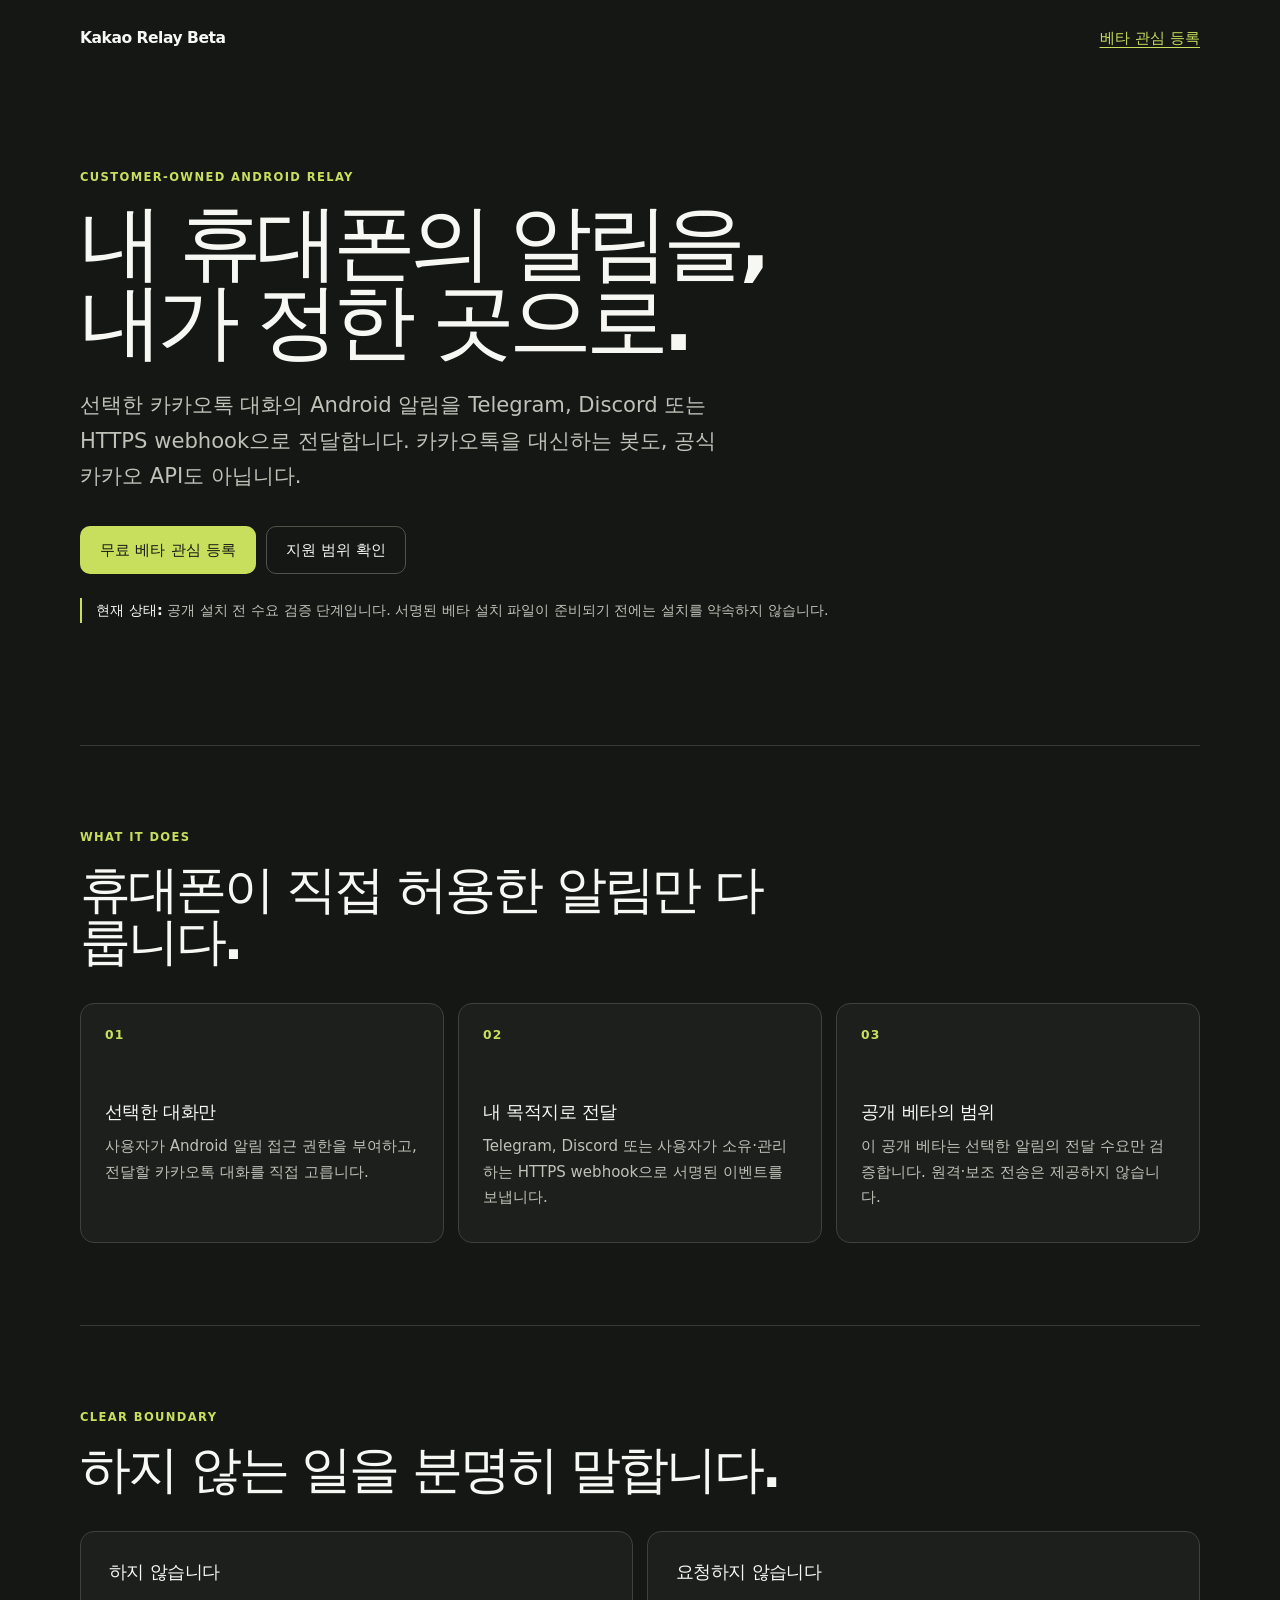
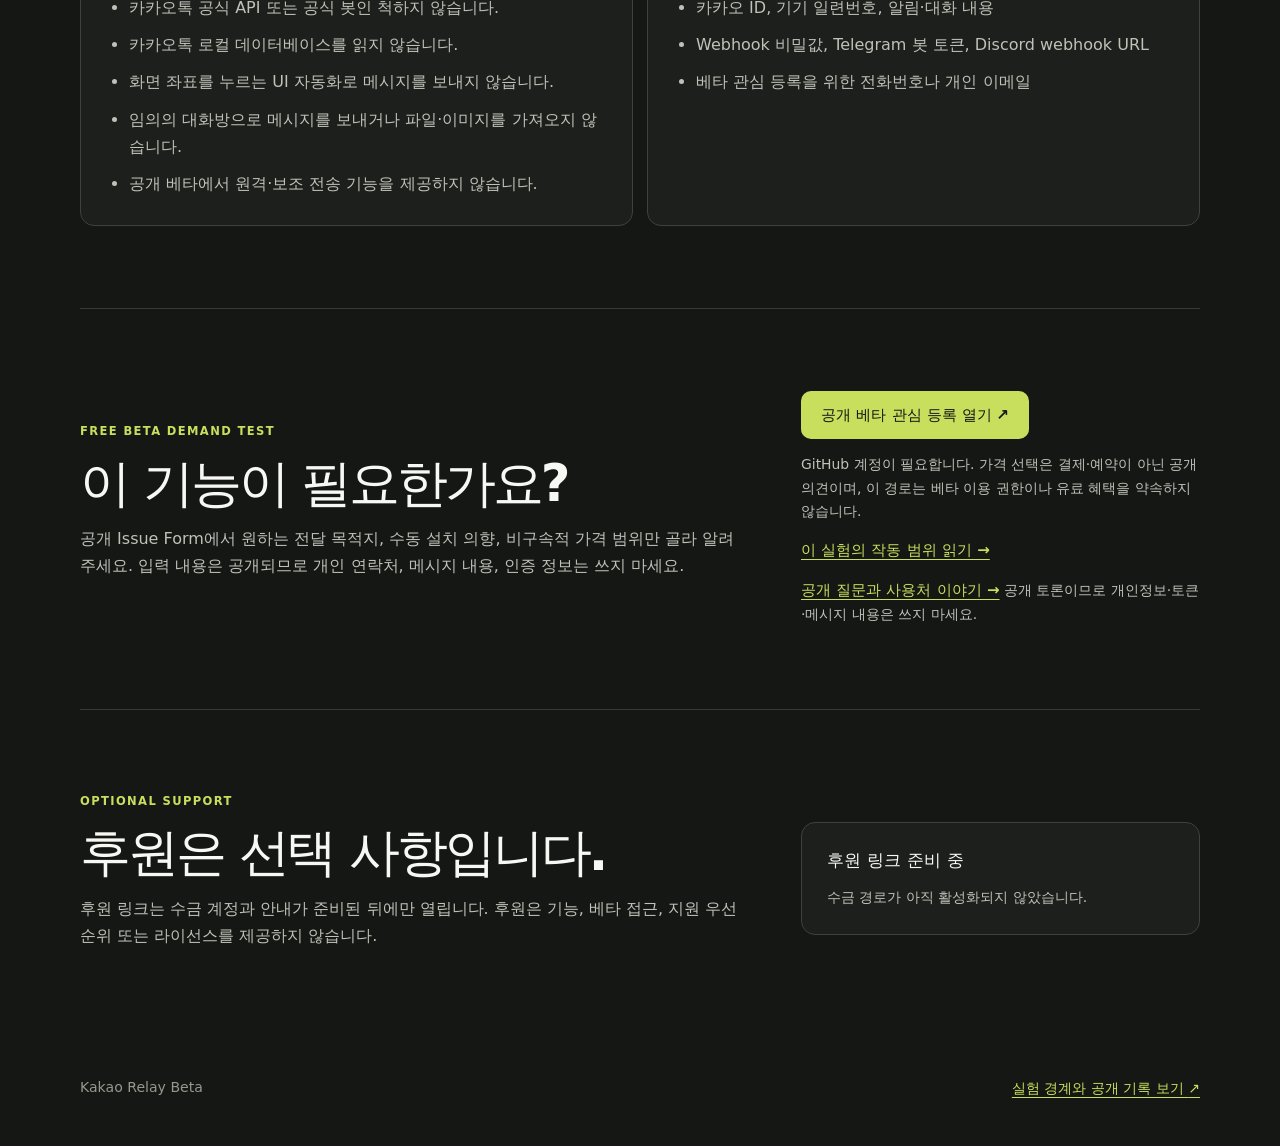
==== site/index.html @ e840a4ed "feat: link public beta Q&A discussion" ====
<!doctype html>
<html lang="ko">
  <head>
    <meta charset="UTF-8" />
    <meta name="viewport" content="width=device-width, initial-scale=1" />
    <meta name="description" content="내 Android 휴대폰의 선택한 카카오톡 알림을 내가 지정한 Telegram, Discord 또는 HTTPS webhook으로 전달하는 무료 베타 실험입니다." />
    <meta name="robots" content="index,follow" />
    <meta property="og:title" content="Kakao Relay Beta | 내 휴대폰, 내 목적지" />
    <meta property="og:description" content="선택한 카카오톡 Android 알림을 내가 지정한 목적지로 전달하는 무료 베타 수요 검증입니다." />
    <meta property="og:type" content="website" />
    <meta property="og:url" content="https://statpan.github.io/kakao-relay-beta/" />
    <title>Kakao Relay Beta | 내 휴대폰, 내 목적지</title>
    <link rel="canonical" href="https://statpan.github.io/kakao-relay-beta/" />
    <link rel="stylesheet" href="./styles.css" />
    <script src="./support-config.js" defer></script>
    <script src="./site.js" defer></script>
  </head>
  <body>
    <a class="skip-link" href="#main">본문으로 건너뛰기</a>
    <header class="site-header">
      <a class="wordmark" href="./" aria-label="Kakao Relay Beta 홈">Kakao Relay Beta</a>
      <a class="text-link" href="#beta">베타 관심 등록</a>
    </header>

    <main id="main">
      <section class="hero" aria-labelledby="hero-title">
        <p class="eyebrow">CUSTOMER-OWNED ANDROID RELAY</p>
        <h1 id="hero-title">내 휴대폰의 알림을,<br />내가 정한 곳으로.</h1>
        <p class="hero-copy">선택한 카카오톡 대화의 Android 알림을 Telegram, Discord 또는 HTTPS webhook으로 전달합니다. 카카오톡을 대신하는 봇도, 공식 카카오 API도 아닙니다.</p>
        <div class="actions" aria-label="베타 참여 행동">
          <a class="button button-primary" href="#beta">무료 베타 관심 등록</a>
          <a class="button button-secondary" href="#boundary">지원 범위 확인</a>
        </div>
        <p class="status-note"><strong>현재 상태:</strong> 공개 설치 전 수요 검증 단계입니다. 서명된 베타 설치 파일이 준비되기 전에는 설치를 약속하지 않습니다.</p>
      </section>

      <section class="section" aria-labelledby="works-title">
        <div class="section-heading">
          <p class="eyebrow">WHAT IT DOES</p>
          <h2 id="works-title">휴대폰이 직접 허용한 알림만 다룹니다.</h2>
        </div>
        <div class="card-grid">
          <article class="card">
            <span class="card-number" aria-hidden="true">01</span>
            <h3>선택한 대화만</h3>
            <p>사용자가 Android 알림 접근 권한을 부여하고, 전달할 카카오톡 대화를 직접 고릅니다.</p>
          </article>
          <article class="card">
            <span class="card-number" aria-hidden="true">02</span>
            <h3>내 목적지로 전달</h3>
            <p>Telegram, Discord 또는 사용자가 소유·관리하는 HTTPS webhook으로 서명된 이벤트를 보냅니다.</p>
          </article>
          <article class="card">
            <span class="card-number" aria-hidden="true">03</span>
            <h3>공개 베타의 범위</h3>
            <p>이 공개 베타는 선택한 알림의 전달 수요만 검증합니다. 원격·보조 전송은 제공하지 않습니다.</p>
          </article>
        </div>
      </section>

      <section class="section boundary" id="boundary" aria-labelledby="boundary-title">
        <div class="section-heading">
          <p class="eyebrow">CLEAR BOUNDARY</p>
          <h2 id="boundary-title">하지 않는 일을 분명히 말합니다.</h2>
        </div>
        <div class="boundary-grid">
          <article>
            <h3>하지 않습니다</h3>
            <ul>
              <li>카카오톡 공식 API 또는 공식 봇인 척하지 않습니다.</li>
              <li>카카오톡 로컬 데이터베이스를 읽지 않습니다.</li>
              <li>화면 좌표를 누르는 UI 자동화로 메시지를 보내지 않습니다.</li>
              <li>임의의 대화방으로 메시지를 보내거나 파일·이미지를 가져오지 않습니다.</li>
              <li>공개 베타에서 원격·보조 전송 기능을 제공하지 않습니다.</li>
            </ul>
          </article>
          <article>
            <h3>요청하지 않습니다</h3>
            <ul>
              <li>카카오 ID, 기기 일련번호, 알림·대화 내용</li>
              <li>Webhook 비밀값, Telegram 봇 토큰, Discord webhook URL</li>
              <li>베타 관심 등록을 위한 전화번호나 개인 이메일</li>
            </ul>
          </article>
        </div>
      </section>

      <section class="section beta" id="beta" aria-labelledby="beta-title">
        <div>
          <p class="eyebrow">FREE BETA DEMAND TEST</p>
          <h2 id="beta-title">이 기능이 필요한가요?</h2>
          <p>공개 Issue Form에서 원하는 전달 목적지, 수동 설치 의향, 비구속적 가격 범위만 골라 알려 주세요. 입력 내용은 공개되므로 개인 연락처, 메시지 내용, 인증 정보는 쓰지 마세요.</p>
        </div>
        <div class="beta-actions">
          <a class="button button-primary" href="https://github.com/StatPan/kakao-relay-beta/issues/new?template=beta-interest.yml">공개 베타 관심 등록 열기<span aria-hidden="true"> ↗</span></a>
          <p>GitHub 계정이 필요합니다. 가격 선택은 결제·예약이 아닌 공개 의견이며, 이 경로는 베타 이용 권한이나 유료 혜택을 약속하지 않습니다.</p>
          <p><a class="text-link" href="./guide.html">이 실험의 작동 범위 읽기 →</a></p>
          <p><a class="text-link" href="https://github.com/StatPan/kakao-relay-beta/discussions/12" aria-label="Kakao Relay Beta 공개 질문과 사용처 이야기">공개 질문과 사용처 이야기 →</a> 공개 토론이므로 개인정보·토큰·메시지 내용은 쓰지 마세요.</p>
        </div>
      </section>

      <section class="section support" aria-labelledby="support-title">
        <div>
          <p class="eyebrow">OPTIONAL SUPPORT</p>
          <h2 id="support-title">후원은 선택 사항입니다.</h2>
          <p>후원 링크는 수금 계정과 안내가 준비된 뒤에만 열립니다. 후원은 기능, 베타 접근, 지원 우선순위 또는 라이선스를 제공하지 않습니다.</p>
        </div>
        <div id="support-action" class="support-action" aria-live="polite">
          <span class="support-state">후원 링크 준비 중</span>
          <p>수금 경로가 아직 활성화되지 않았습니다.</p>
        </div>
      </section>
    </main>

    <footer>
      <span>Kakao Relay Beta</span>
      <a href="https://github.com/StatPan/kakao-relay-beta">실험 경계와 공개 기록 보기 <span aria-hidden="true">↗</span></a>
    </footer>
  </body>
</html>
---- site/styles.css ----
:root { color: #f7f7f3; background: #151714; font-family: Inter, ui-sans-serif, system-ui, -apple-system, BlinkMacSystemFont, "Segoe UI", sans-serif; font-synthesis: none; }
* { box-sizing: border-box; }
html { scroll-behavior: smooth; }
body { margin: 0; min-width: 320px; }
a { color: inherit; }
.skip-link { position: fixed; top: 12px; left: 12px; z-index: 10; padding: 10px 14px; background: #f7f7f3; color: #151714; border-radius: 8px; transform: translateY(-160%); }
.skip-link:focus { transform: translateY(0); }
.site-header, main, footer { width: min(1120px, calc(100% - 48px)); margin: 0 auto; }
.site-header { min-height: 76px; display: flex; align-items: center; justify-content: space-between; }
.wordmark { font-size: 0.97rem; font-weight: 760; letter-spacing: -0.03em; text-decoration: none; }
.text-link { color: #c8df5d; font-size: 0.94rem; font-weight: 700; text-underline-offset: 4px; }
.hero { padding: 92px 0 108px; max-width: 980px; }
.eyebrow { margin: 0 0 15px; color: #c8df5d; font-size: 0.72rem; font-weight: 780; letter-spacing: 0.12em; }
h1, h2, h3, p { margin-top: 0; }
h1 { margin-bottom: 26px; font-size: clamp(2.8rem, 7vw, 5.2rem); line-height: 0.95; letter-spacing: -0.075em; }
h2 { margin-bottom: 16px; font-size: clamp(2rem, 4vw, 3.7rem); line-height: 1.02; letter-spacing: -0.06em; }
h3 { margin-bottom: 10px; font-size: 1.12rem; letter-spacing: -0.03em; }
p, li { color: #bec2b8; font-size: 1rem; line-height: 1.7; }
.hero-copy { max-width: 650px; font-size: clamp(1.05rem, 2vw, 1.32rem); }
.actions { display: flex; flex-wrap: wrap; gap: 10px; margin-top: 32px; }
.button { display: inline-flex; min-height: 48px; align-items: center; justify-content: center; gap: 4px; padding: 0 19px; border: 1px solid transparent; border-radius: 10px; font-size: 0.95rem; font-weight: 760; text-align: center; text-decoration: none; }
.button:focus-visible, .text-link:focus-visible, footer a:focus-visible { outline: 3px solid #c8df5d; outline-offset: 3px; }
.button-primary { background: #c8df5d; color: #151714; }
.button-primary:hover { background: #d7ee6d; }
.button-secondary { border-color: #4d544a; color: #f7f7f3; }
.button-secondary:hover { border-color: #c8df5d; }
.status-note { margin-top: 24px; padding-left: 14px; border-left: 2px solid #c8df5d; font-size: 0.9rem; }
.status-note strong { color: #f7f7f3; }
.section { padding: 82px 0; border-top: 1px solid #363a35; }
.section-heading { max-width: 720px; margin-bottom: 36px; }
.section-heading h2 { margin-bottom: 0; }
.card-grid, .boundary-grid { display: grid; grid-template-columns: repeat(3, 1fr); gap: 14px; }
.card, .boundary-grid article, .support-action { border: 1px solid #3d423d; border-radius: 14px; background: #1c1f1b; }
.card { min-height: 240px; padding: 24px; }
.card-number { display: block; margin-bottom: 58px; color: #c8df5d; font-size: 0.77rem; font-weight: 800; letter-spacing: 0.1em; }
.card p { margin-bottom: 0; font-size: 0.94rem; }
.boundary-grid { grid-template-columns: 1fr 1fr; }
.boundary-grid article { padding: 28px; }
.boundary-grid ul { margin: 0; padding-left: 20px; }
.boundary-grid li + li { margin-top: 10px; }
.beta, .support { display: grid; grid-template-columns: 1.25fr 0.75fr; gap: 56px; align-items: center; }
.beta h2, .support h2 { font-size: clamp(2rem, 4vw, 3.25rem); }
.beta-actions p, .support-action p { margin: 14px 0 0; font-size: 0.87rem; }
.support-action { padding: 25px; }
.support-state { display: block; color: #f7f7f3; font-size: 1.08rem; font-weight: 760; }
.support-action .button { width: 100%; }
footer { display: flex; justify-content: space-between; gap: 18px; padding: 32px 0 48px; color: #93998e; font-size: 0.88rem; }
footer a { color: #c8df5d; text-underline-offset: 4px; }
@media (max-width: 720px) { .site-header, main, footer { width: min(100% - 32px, 1120px); } .site-header { min-height: 64px; } .hero { padding: 60px 0 74px; } .section { padding: 58px 0; } .card-grid, .boundary-grid, .beta, .support { grid-template-columns: 1fr; } .card { min-height: auto; } .card-number { margin-bottom: 36px; } .beta, .support { gap: 22px; } footer { flex-direction: column; padding: 26px 0 36px; } }
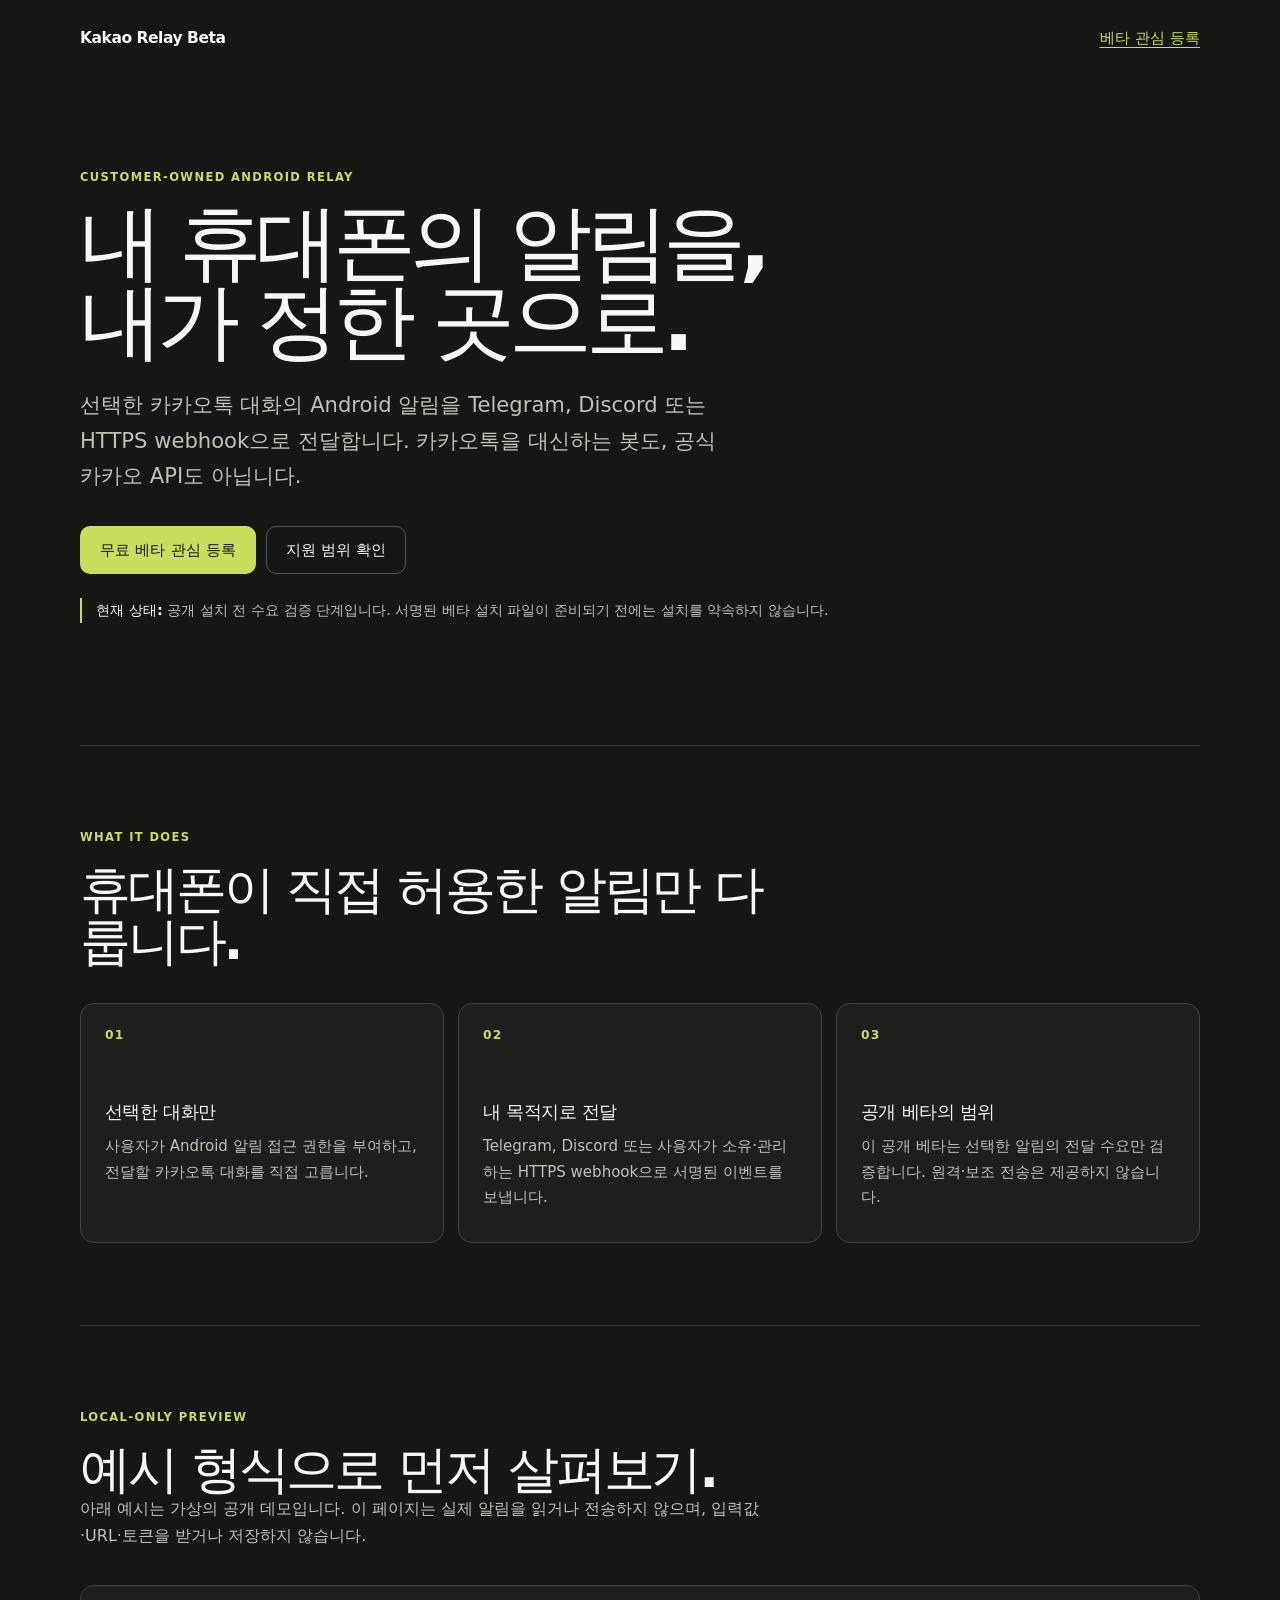
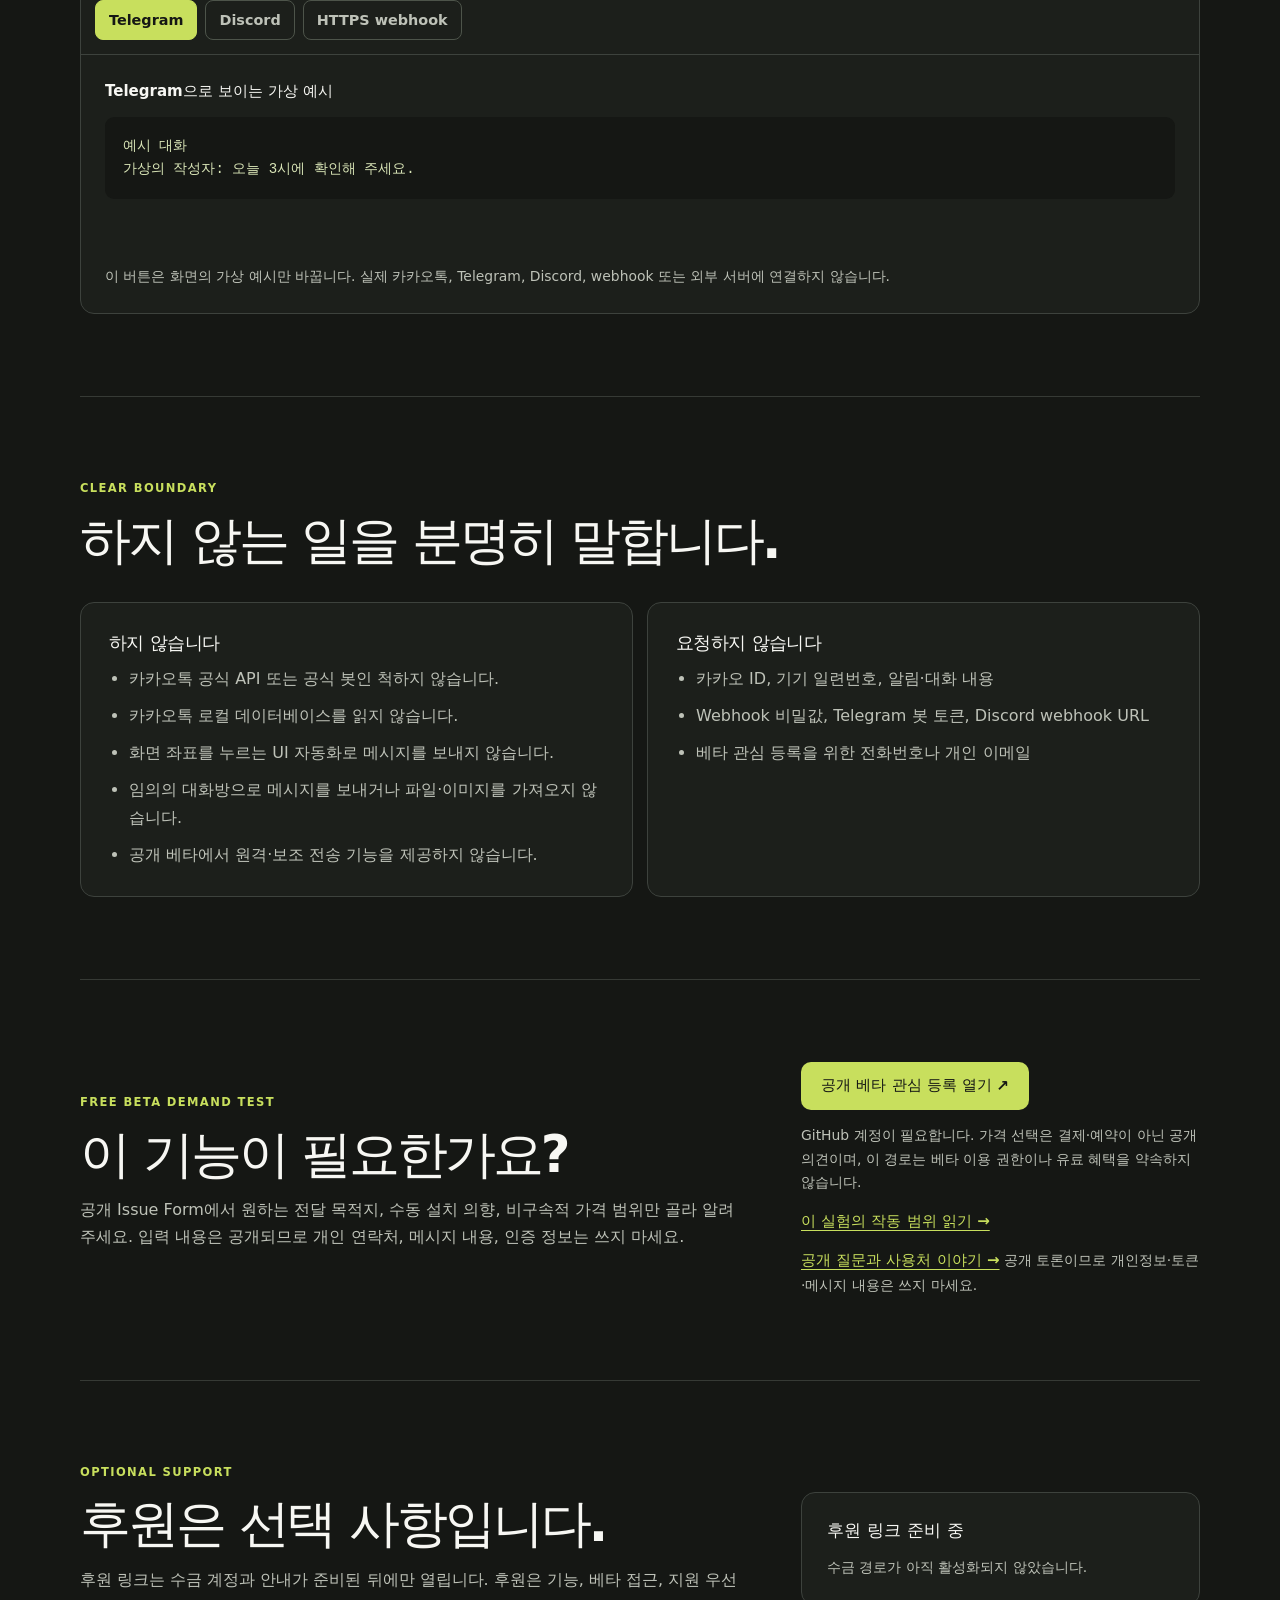
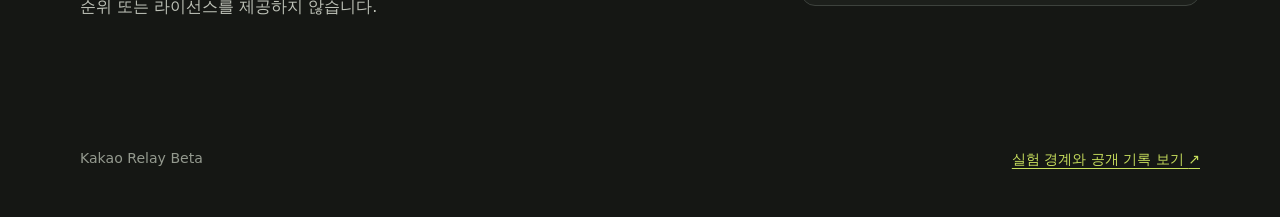
==== commit a7b97135: "feat: add local-only relay preview" ====
--- a/site/index.html
+++ b/site/index.html
@@ -55,6 +55,27 @@
             <h3>공개 베타의 범위</h3>
             <p>이 공개 베타는 선택한 알림의 전달 수요만 검증합니다. 원격·보조 전송은 제공하지 않습니다.</p>
           </article>
+        </div>
+      </section>
+
+      <section class="section preview" aria-labelledby="preview-title">
+        <div class="section-heading">
+          <p class="eyebrow">LOCAL-ONLY PREVIEW</p>
+          <h2 id="preview-title">예시 형식으로 먼저 살펴보기.</h2>
+          <p>아래 예시는 가상의 공개 데모입니다. 이 페이지는 실제 알림을 읽거나 전송하지 않으며, 입력값·URL·토큰을 받거나 저장하지 않습니다.</p>
+        </div>
+        <div class="preview-shell" data-relay-preview>
+          <div class="preview-tabs" role="group" aria-label="가상 전달 목적지 형식">
+            <button class="preview-tab" type="button" aria-pressed="true" data-preview-destination="telegram">Telegram</button>
+            <button class="preview-tab" type="button" aria-pressed="false" data-preview-destination="discord">Discord</button>
+            <button class="preview-tab" type="button" aria-pressed="false" data-preview-destination="webhook">HTTPS webhook</button>
+          </div>
+          <div class="preview-output" id="preview-output" aria-live="polite">
+            <p class="preview-label">Telegram으로 보이는 가상 예시</p>
+            <pre><code>예시 대화
+가상의 작성자: 오늘 3시에 확인해 주세요.</code></pre>
+          </div>
+          <p class="preview-note">이 버튼은 화면의 가상 예시만 바꿉니다. 실제 카카오톡, Telegram, Discord, webhook 또는 외부 서버에 연결하지 않습니다.</p>
         </div>
       </section>
 
--- a/site/styles.css
+++ b/site/styles.css
@@ -34,6 +34,15 @@
 .card { min-height: 240px; padding: 24px; }
 .card-number { display: block; margin-bottom: 58px; color: #c8df5d; font-size: 0.77rem; font-weight: 800; letter-spacing: 0.1em; }
 .card p { margin-bottom: 0; font-size: 0.94rem; }
+.preview-shell { border: 1px solid #3d423d; border-radius: 14px; overflow: hidden; background: #1c1f1b; }
+.preview-tabs { display: flex; flex-wrap: wrap; gap: 8px; padding: 14px; border-bottom: 1px solid #3d423d; }
+.preview-tab { min-height: 40px; padding: 0 13px; border: 1px solid #4d544a; border-radius: 8px; background: transparent; color: #bec2b8; font: inherit; font-size: 0.9rem; font-weight: 720; cursor: pointer; }
+.preview-tab[aria-pressed="true"] { border-color: #c8df5d; background: #c8df5d; color: #151714; }
+.preview-tab:focus-visible { outline: 3px solid #c8df5d; outline-offset: 3px; }
+.preview-output { min-height: 210px; padding: 24px; }
+.preview-label { margin-bottom: 12px; color: #f7f7f3; font-size: 0.94rem; font-weight: 760; }
+.preview-output pre { margin: 0; padding: 18px; overflow-x: auto; border-radius: 9px; background: #151714; color: #d8e4b6; font: 0.88rem/1.65 ui-monospace, SFMono-Regular, Menlo, Consolas, monospace; white-space: pre-wrap; }
+.preview-note { margin: 0; padding: 0 24px 24px; font-size: 0.87rem; }
 .boundary-grid { grid-template-columns: 1fr 1fr; }
 .boundary-grid article { padding: 28px; }
 .boundary-grid ul { margin: 0; padding-left: 20px; }
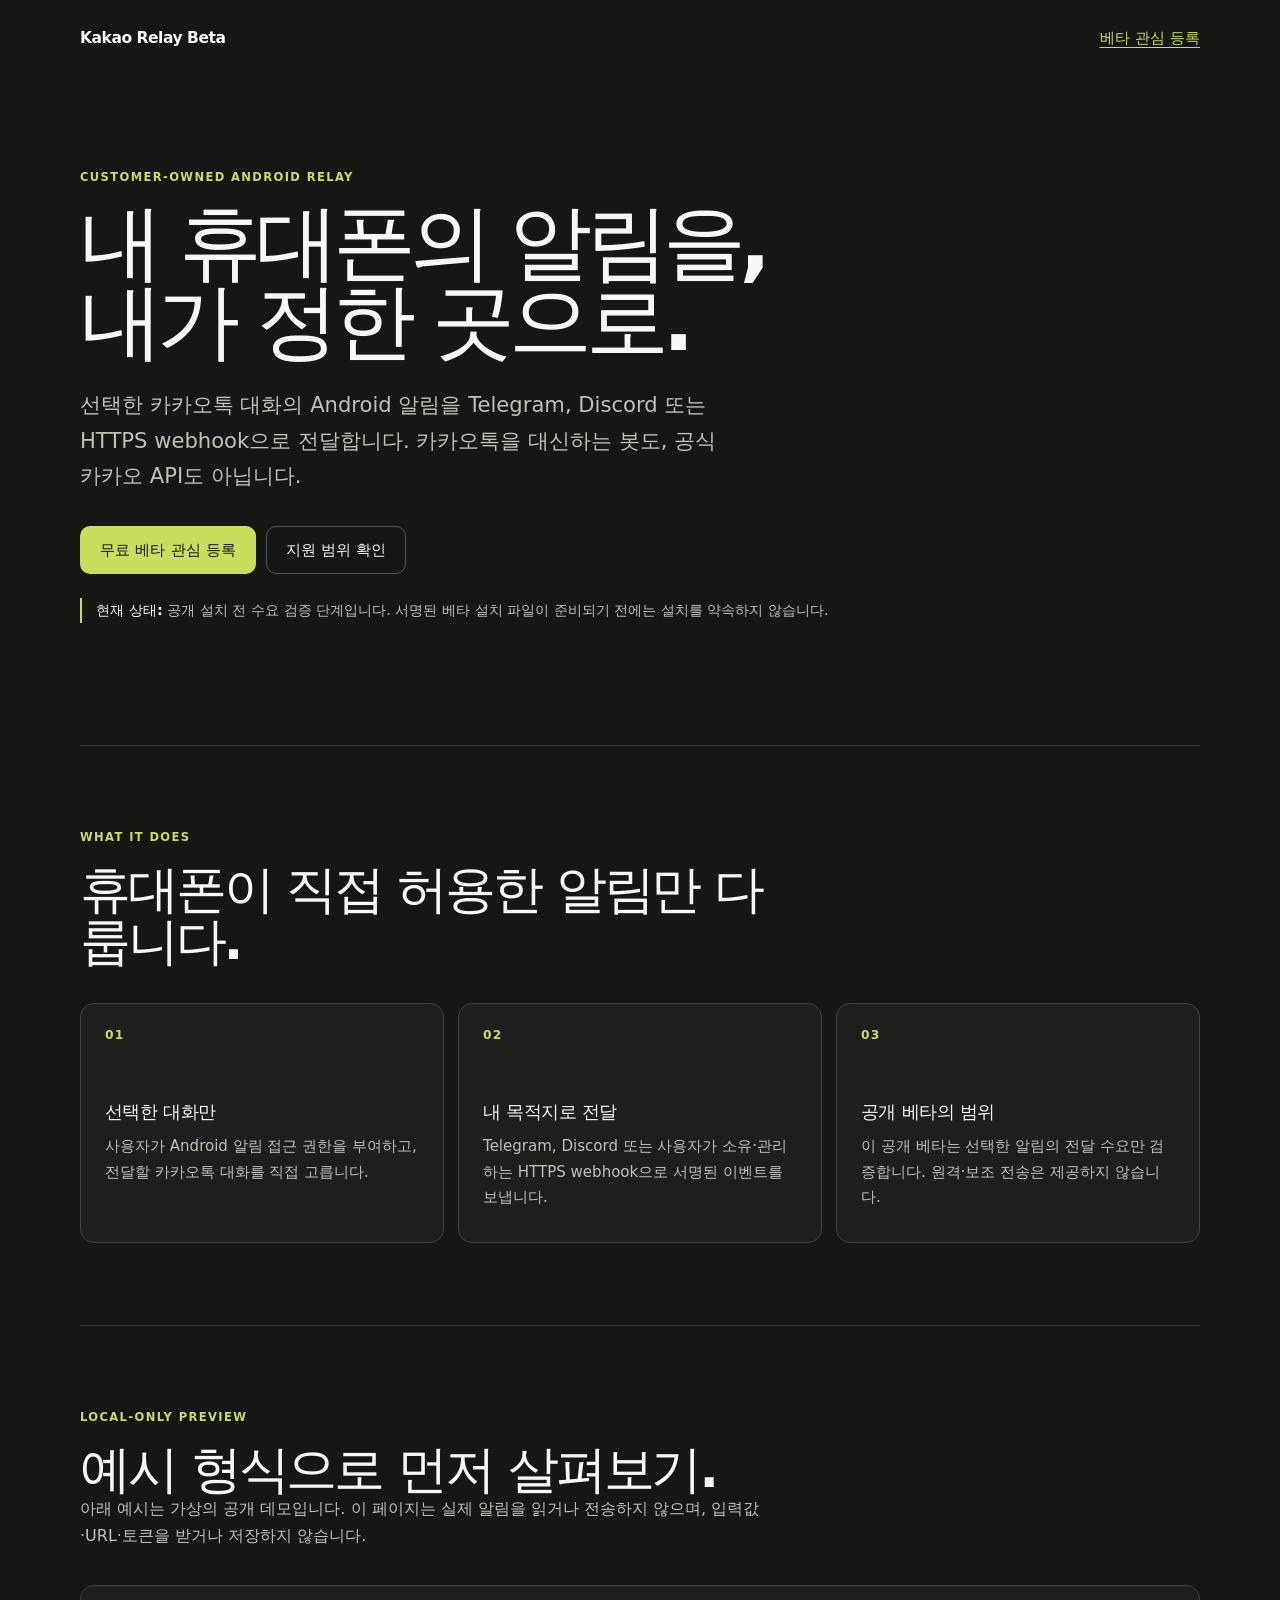
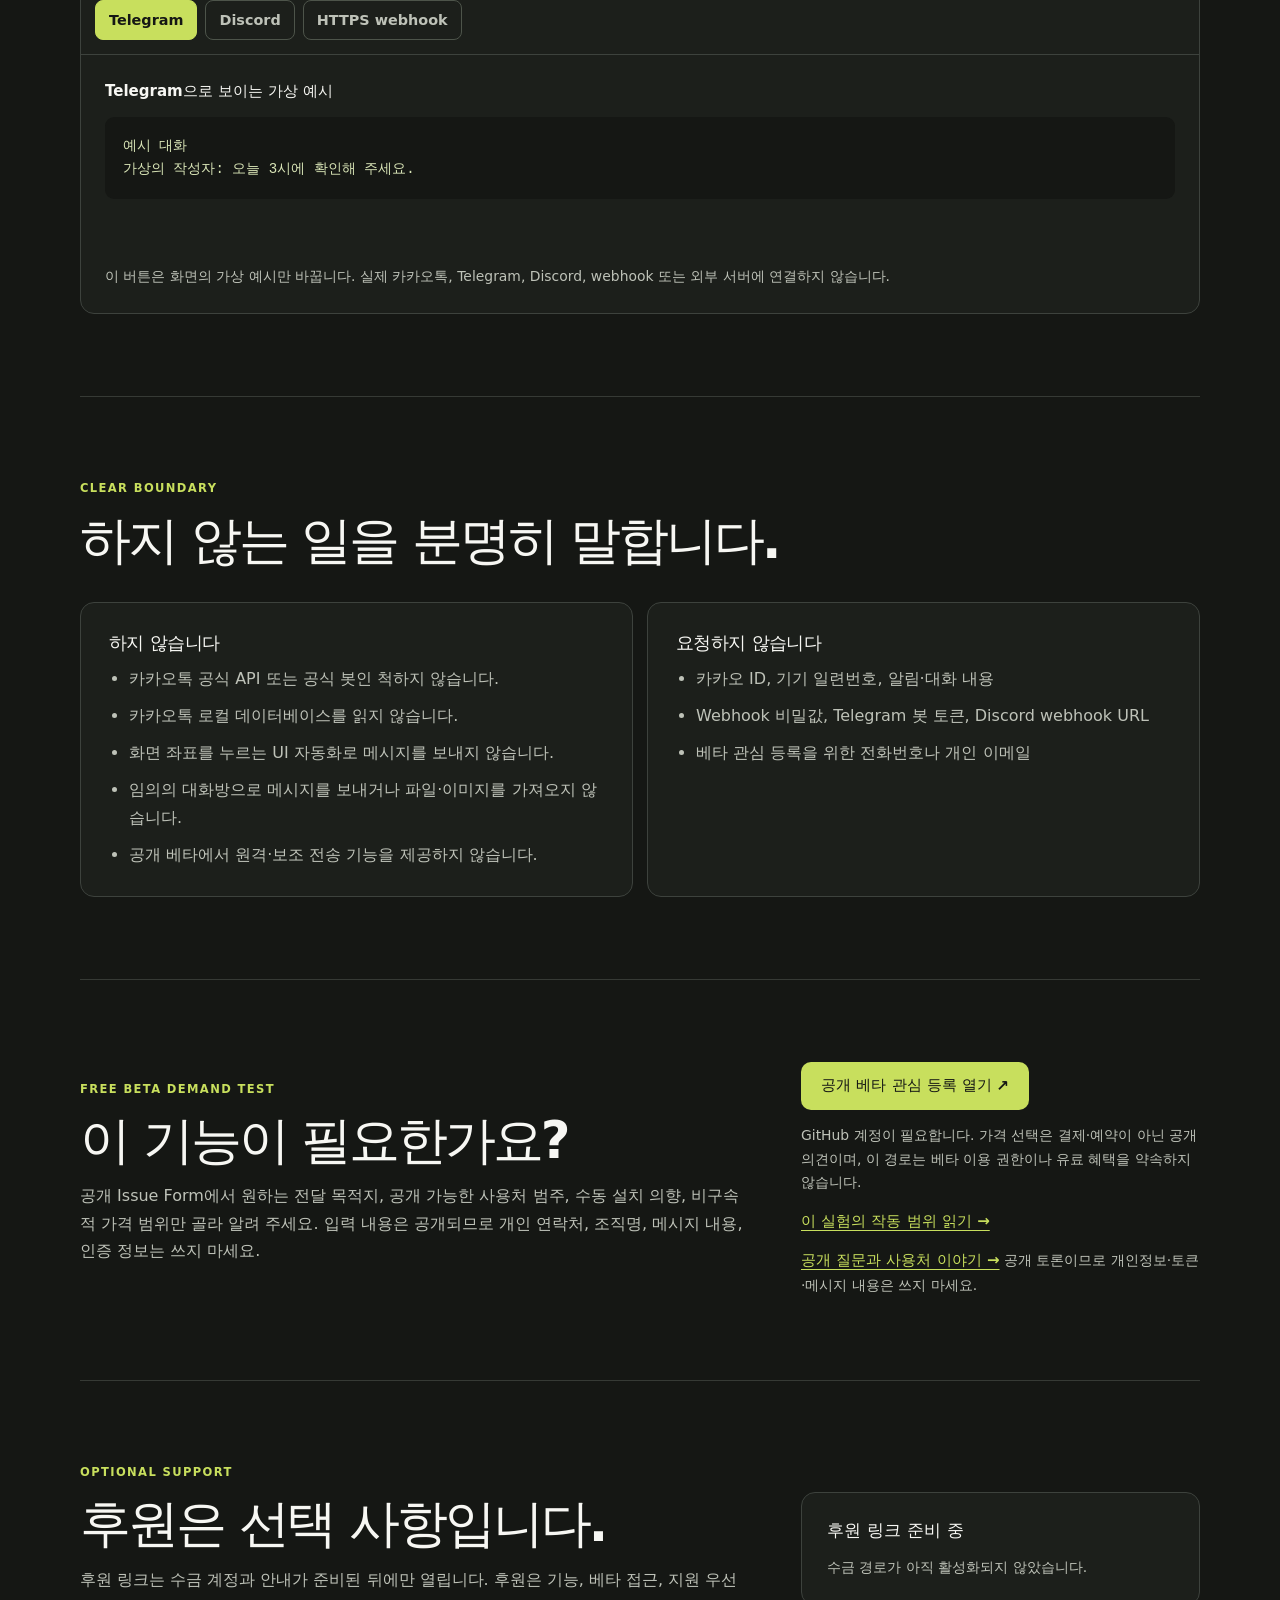
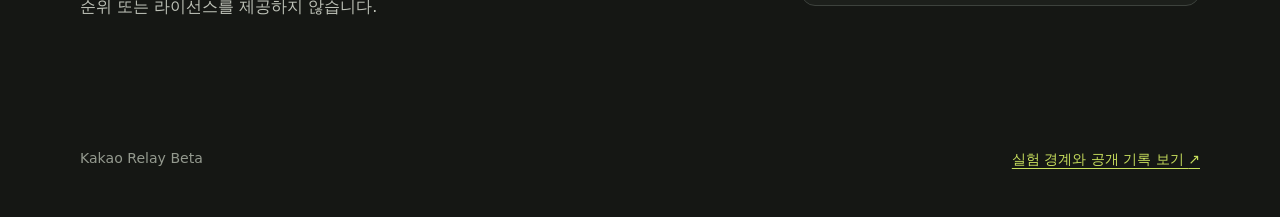
==== commit c71a4448: "feat: capture intended use in beta signals" ====
--- a/site/index.html
+++ b/site/index.html
@@ -110,7 +110,7 @@
         <div>
           <p class="eyebrow">FREE BETA DEMAND TEST</p>
           <h2 id="beta-title">이 기능이 필요한가요?</h2>
-          <p>공개 Issue Form에서 원하는 전달 목적지, 수동 설치 의향, 비구속적 가격 범위만 골라 알려 주세요. 입력 내용은 공개되므로 개인 연락처, 메시지 내용, 인증 정보는 쓰지 마세요.</p>
+          <p>공개 Issue Form에서 원하는 전달 목적지, 공개 가능한 사용처 범주, 수동 설치 의향, 비구속적 가격 범위만 골라 알려 주세요. 입력 내용은 공개되므로 개인 연락처, 조직명, 메시지 내용, 인증 정보는 쓰지 마세요.</p>
         </div>
         <div class="beta-actions">
           <a class="button button-primary" href="https://github.com/StatPan/kakao-relay-beta/issues/new?template=beta-interest.yml">공개 베타 관심 등록 열기<span aria-hidden="true"> ↗</span></a>
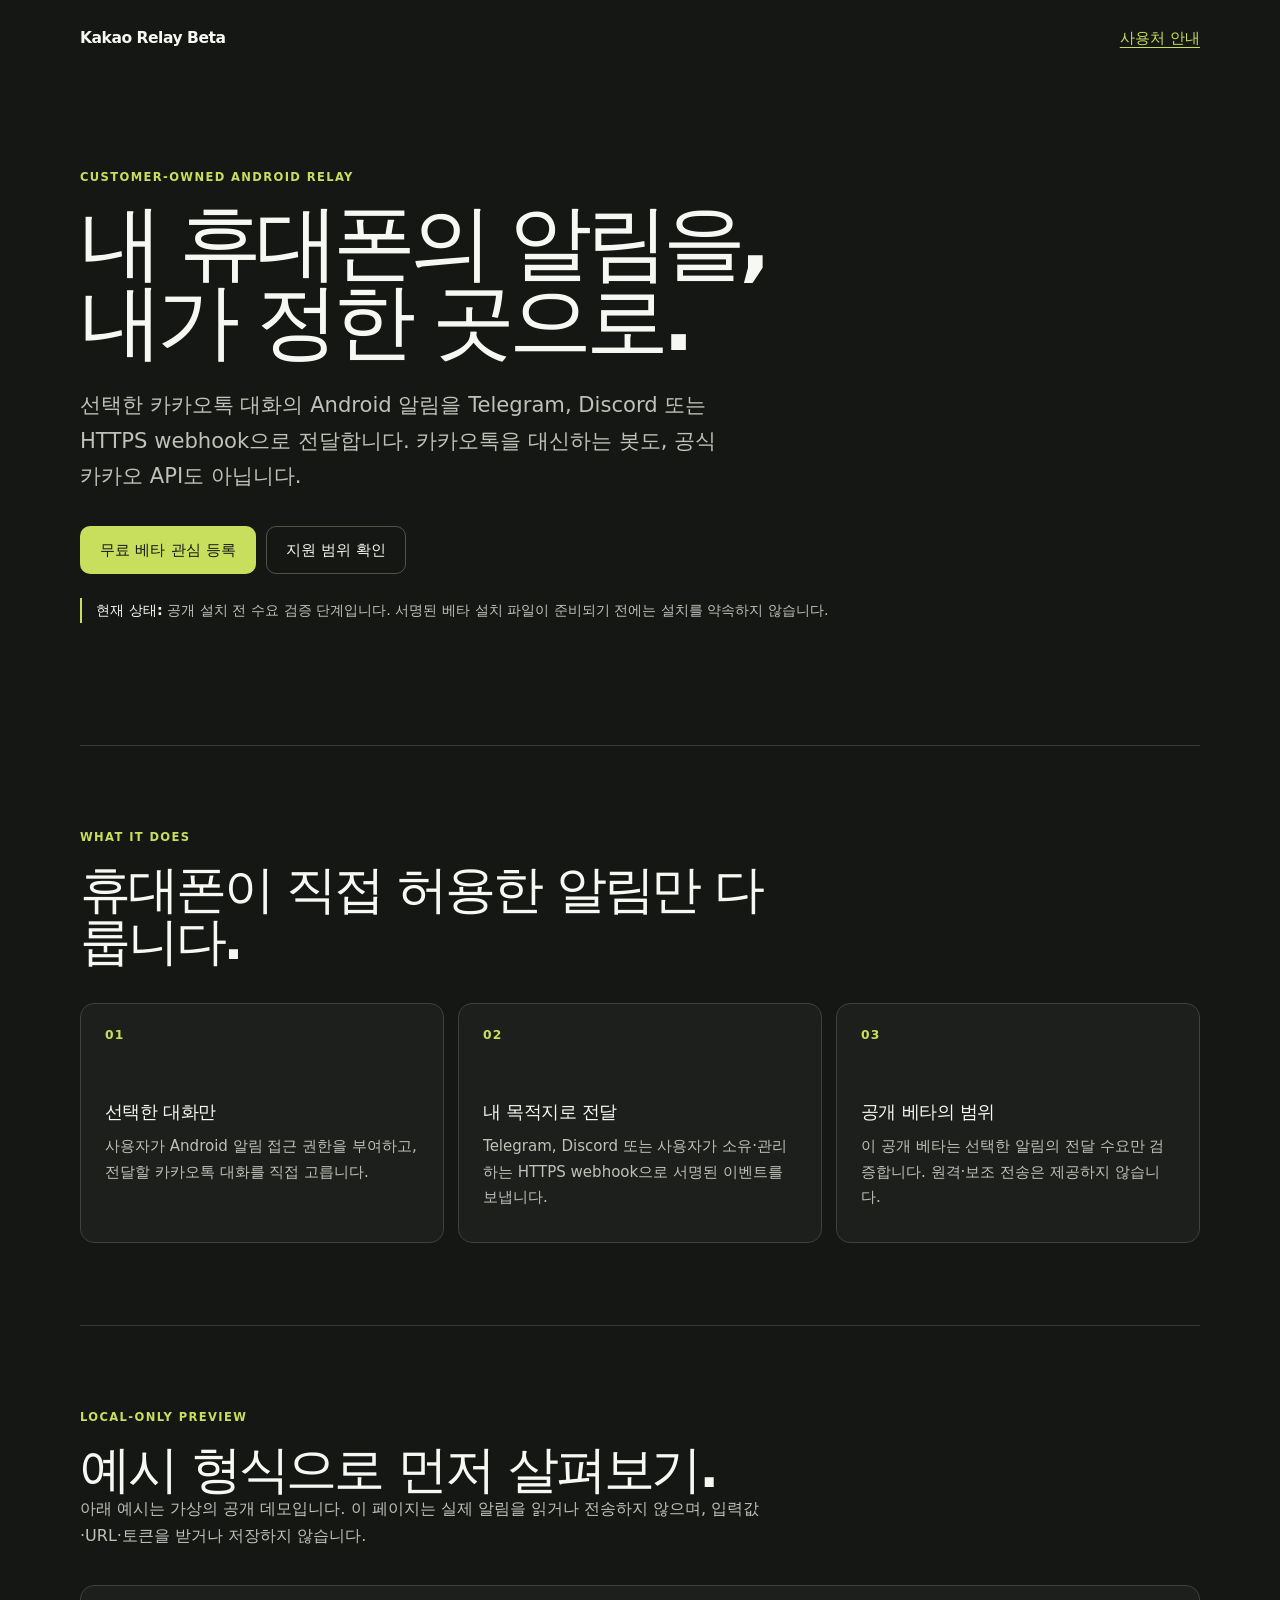
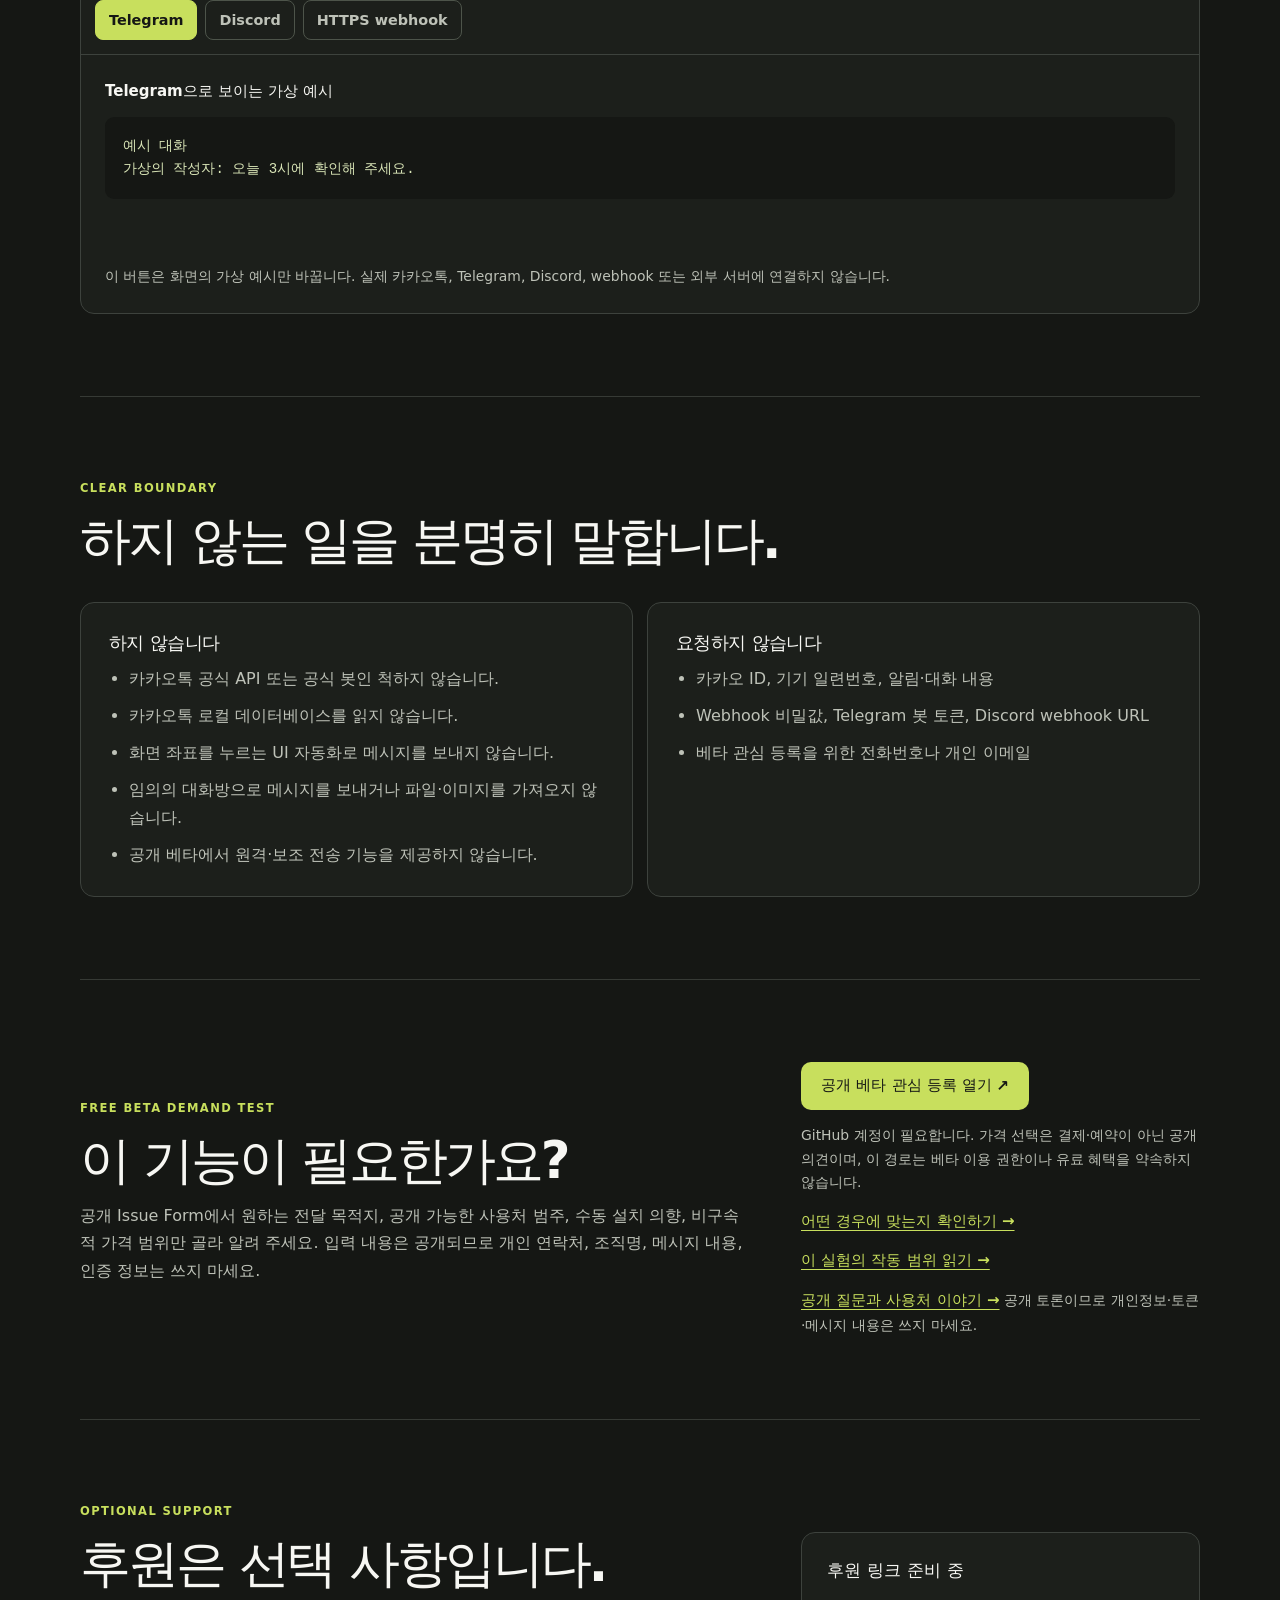
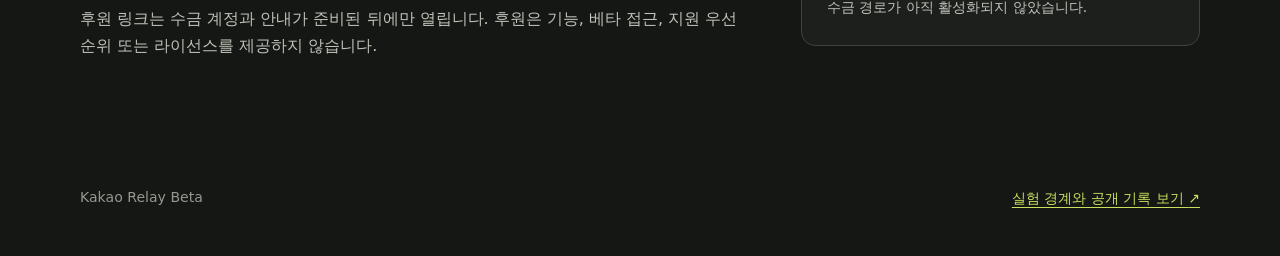
==== commit 2e42d7ff: "docs: add bounded Relay Beta use-case guide" ====
--- a/site/index.html
+++ b/site/index.html
@@ -19,7 +19,7 @@
     <a class="skip-link" href="#main">본문으로 건너뛰기</a>
     <header class="site-header">
       <a class="wordmark" href="./" aria-label="Kakao Relay Beta 홈">Kakao Relay Beta</a>
-      <a class="text-link" href="#beta">베타 관심 등록</a>
+      <a class="text-link" href="./use-cases.html">사용처 안내</a>
     </header>
 
     <main id="main">
@@ -115,6 +115,7 @@
         <div class="beta-actions">
           <a class="button button-primary" href="https://github.com/StatPan/kakao-relay-beta/issues/new?template=beta-interest.yml">공개 베타 관심 등록 열기<span aria-hidden="true"> ↗</span></a>
           <p>GitHub 계정이 필요합니다. 가격 선택은 결제·예약이 아닌 공개 의견이며, 이 경로는 베타 이용 권한이나 유료 혜택을 약속하지 않습니다.</p>
+          <p><a class="text-link" href="./use-cases.html">어떤 경우에 맞는지 확인하기 →</a></p>
           <p><a class="text-link" href="./guide.html">이 실험의 작동 범위 읽기 →</a></p>
           <p><a class="text-link" href="https://github.com/StatPan/kakao-relay-beta/discussions/12" aria-label="Kakao Relay Beta 공개 질문과 사용처 이야기">공개 질문과 사용처 이야기 →</a> 공개 토론이므로 개인정보·토큰·메시지 내용은 쓰지 마세요.</p>
         </div>
--- a/site/styles.css
+++ b/site/styles.css
@@ -55,4 +55,4 @@
 .support-action .button { width: 100%; }
 footer { display: flex; justify-content: space-between; gap: 18px; padding: 32px 0 48px; color: #93998e; font-size: 0.88rem; }
 footer a { color: #c8df5d; text-underline-offset: 4px; }
-@media (max-width: 720px) { .site-header, main, footer { width: min(100% - 32px, 1120px); } .site-header { min-height: 64px; } .hero { padding: 60px 0 74px; } .section { padding: 58px 0; } .card-grid, .boundary-grid, .beta, .support { grid-template-columns: 1fr; } .card { min-height: auto; } .card-number { margin-bottom: 36px; } .beta, .support { gap: 22px; } footer { flex-direction: column; padding: 26px 0 36px; } }
+@media (max-width: 720px) { .site-header, main, footer { width: min(100% - 32px, 1120px); } .site-header { min-height: 64px; } .hero { padding: 60px 0 74px; } .page-use-cases h1 { font-size: 2.35rem; word-break: keep-all; } .section { padding: 58px 0; } .card-grid, .boundary-grid, .beta, .support { grid-template-columns: 1fr; } .card { min-height: auto; } .card-number { margin-bottom: 36px; } .beta, .support { gap: 22px; } footer { flex-direction: column; padding: 26px 0 36px; } }
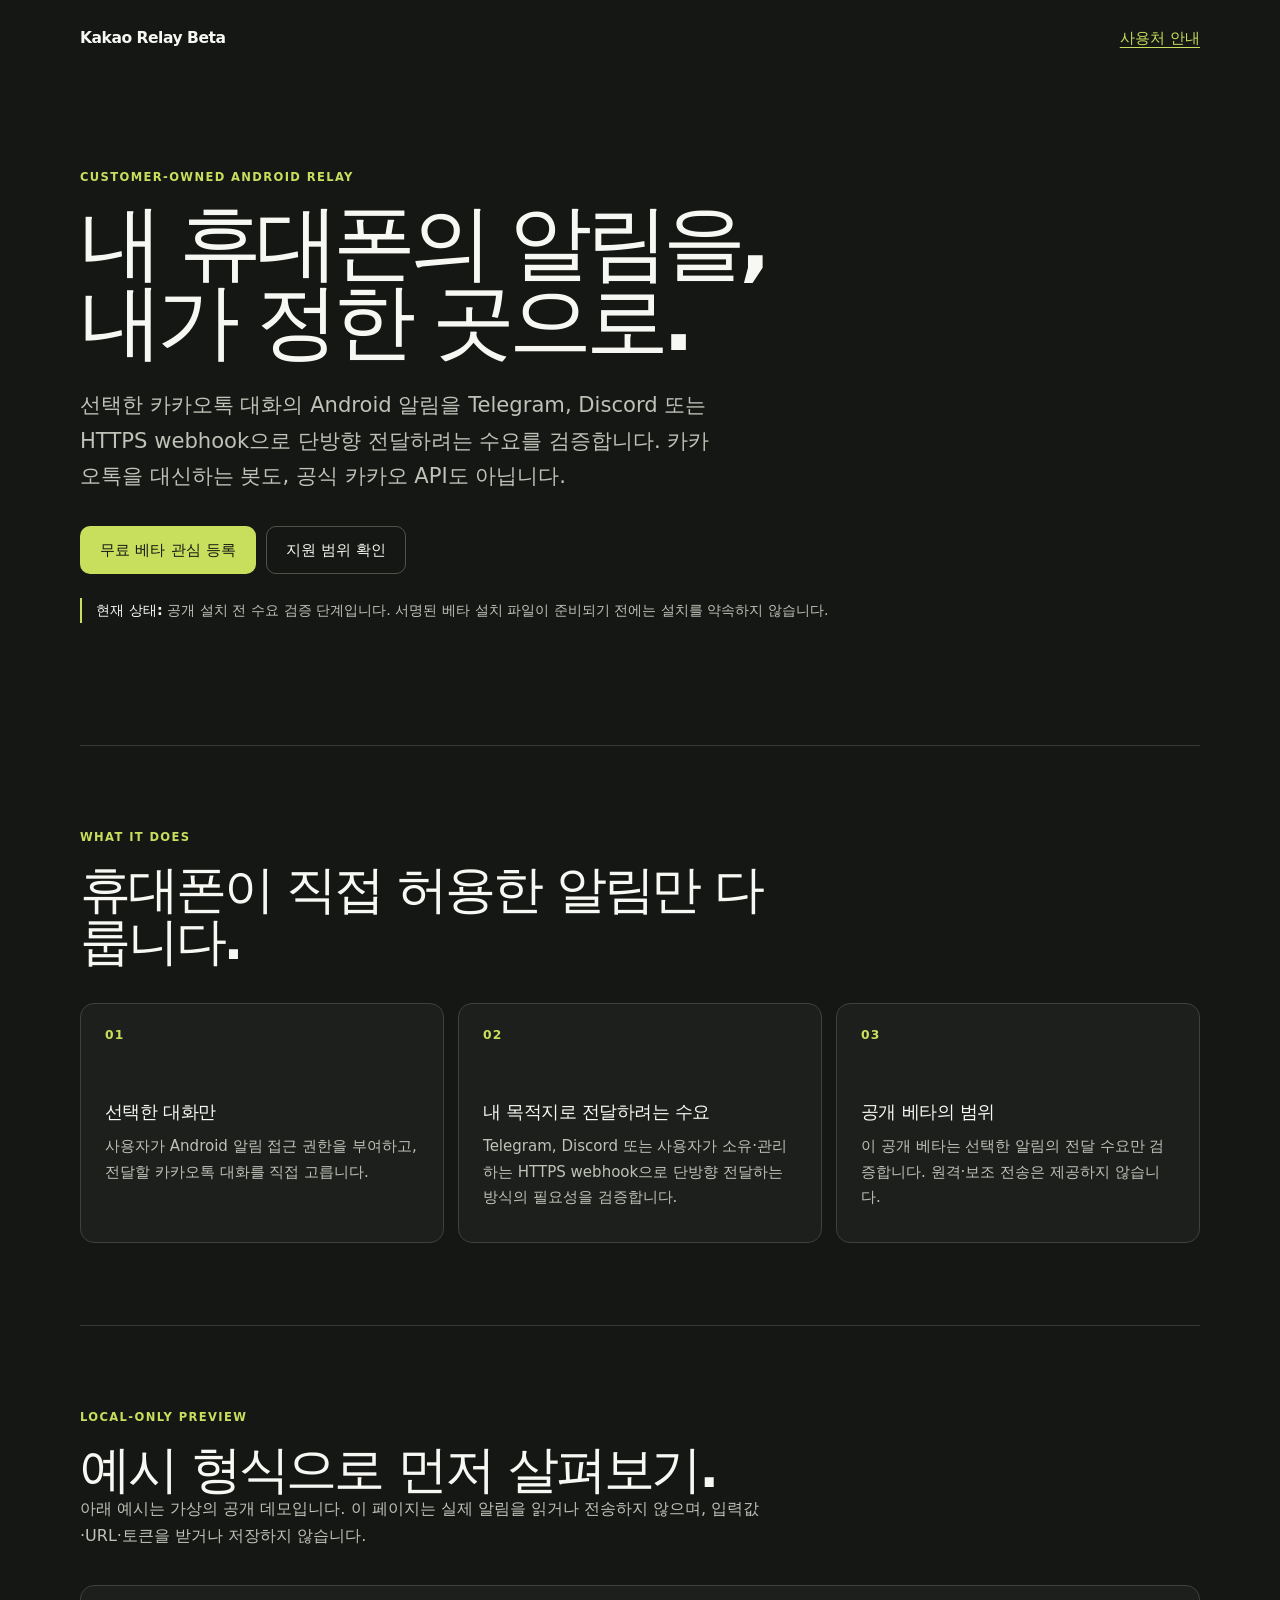
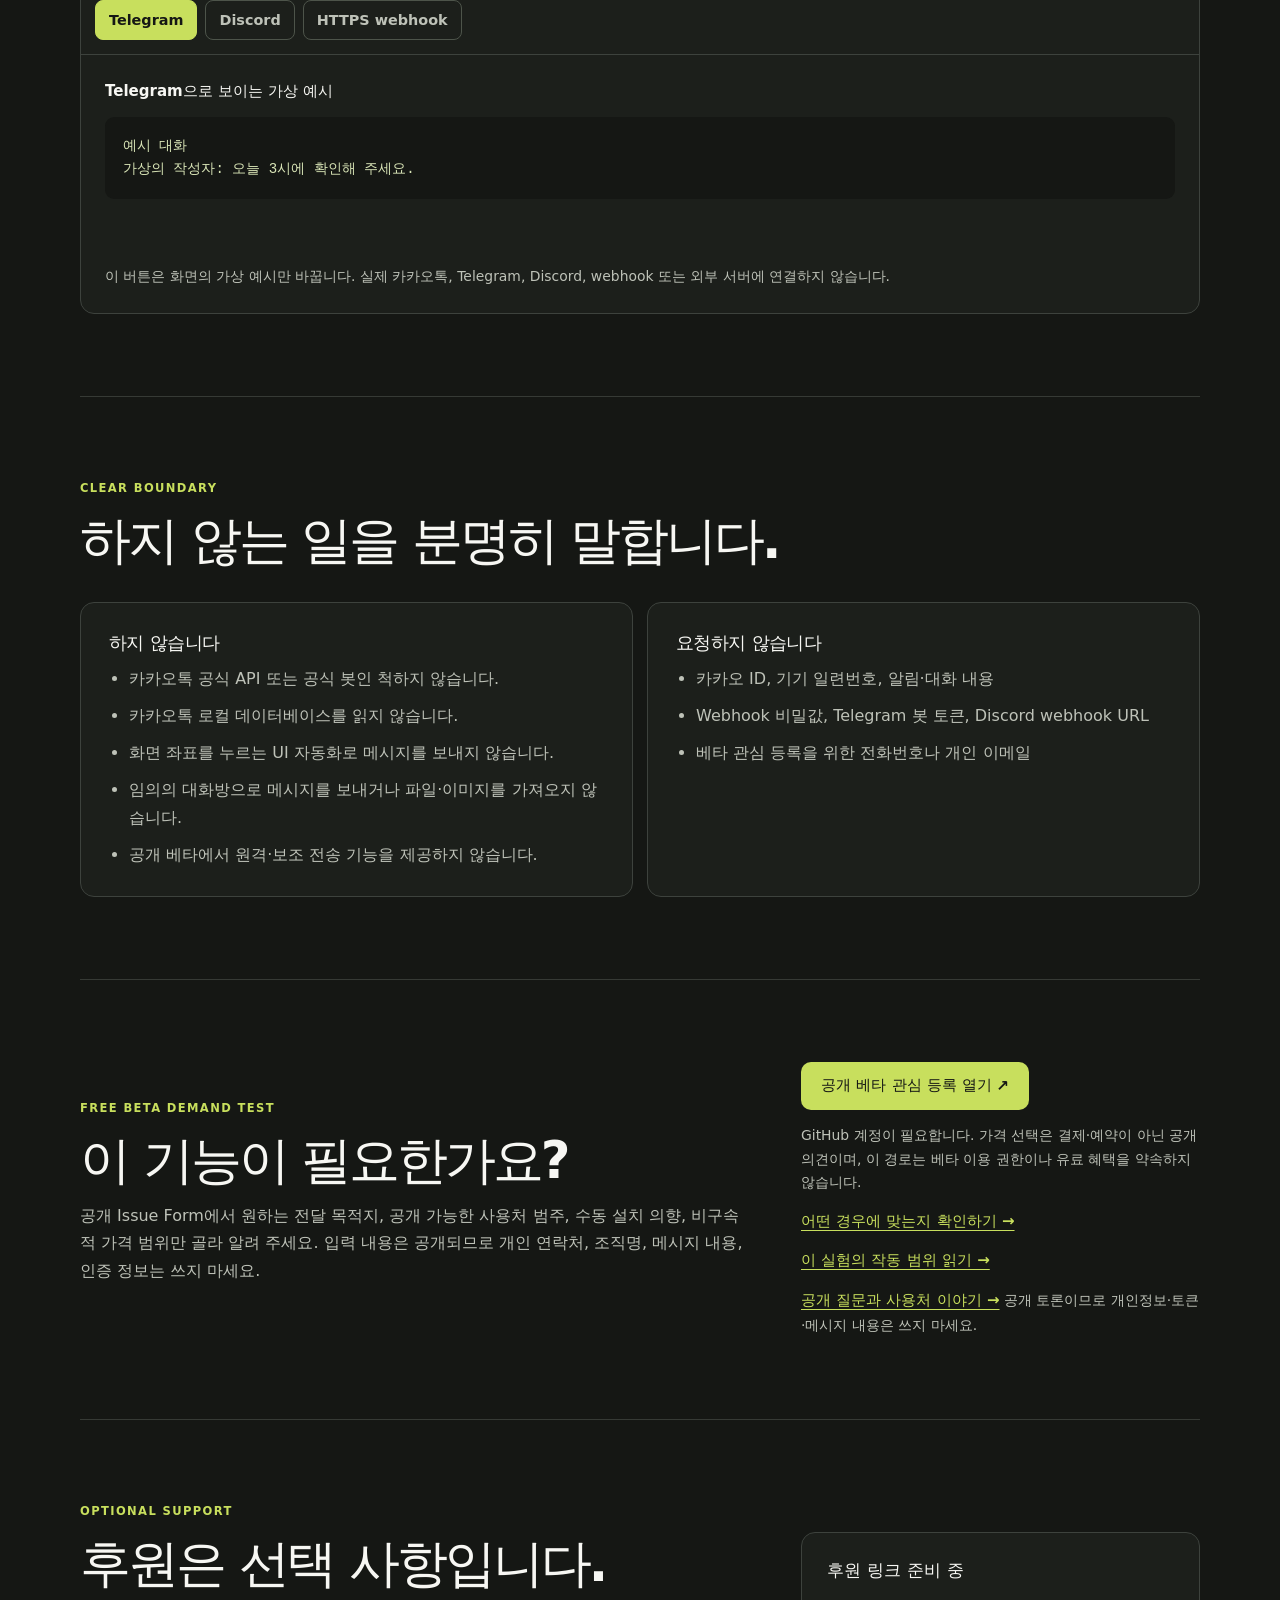
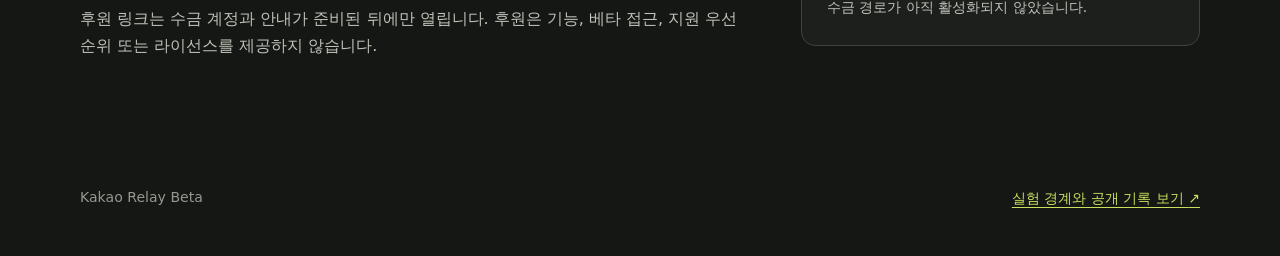
==== commit 33079ce0: "fix: keep relay beta copy conditional" ====
--- a/site/index.html
+++ b/site/index.html
@@ -3,10 +3,10 @@
   <head>
     <meta charset="UTF-8" />
     <meta name="viewport" content="width=device-width, initial-scale=1" />
-    <meta name="description" content="내 Android 휴대폰의 선택한 카카오톡 알림을 내가 지정한 Telegram, Discord 또는 HTTPS webhook으로 전달하는 무료 베타 실험입니다." />
+    <meta name="description" content="내 Android 휴대폰의 선택한 카카오톡 알림을 내가 지정한 Telegram, Discord 또는 HTTPS webhook으로 전달하려는 수요를 검증하는 무료 베타 실험입니다." />
     <meta name="robots" content="index,follow" />
     <meta property="og:title" content="Kakao Relay Beta | 내 휴대폰, 내 목적지" />
-    <meta property="og:description" content="선택한 카카오톡 Android 알림을 내가 지정한 목적지로 전달하는 무료 베타 수요 검증입니다." />
+    <meta property="og:description" content="선택한 카카오톡 Android 알림을 내가 지정한 목적지로 전달하려는 수요를 검증하는 무료 베타 실험입니다." />
     <meta property="og:type" content="website" />
     <meta property="og:url" content="https://statpan.github.io/kakao-relay-beta/" />
     <title>Kakao Relay Beta | 내 휴대폰, 내 목적지</title>
@@ -26,7 +26,7 @@
       <section class="hero" aria-labelledby="hero-title">
         <p class="eyebrow">CUSTOMER-OWNED ANDROID RELAY</p>
         <h1 id="hero-title">내 휴대폰의 알림을,<br />내가 정한 곳으로.</h1>
-        <p class="hero-copy">선택한 카카오톡 대화의 Android 알림을 Telegram, Discord 또는 HTTPS webhook으로 전달합니다. 카카오톡을 대신하는 봇도, 공식 카카오 API도 아닙니다.</p>
+        <p class="hero-copy">선택한 카카오톡 대화의 Android 알림을 Telegram, Discord 또는 HTTPS webhook으로 단방향 전달하려는 수요를 검증합니다. 카카오톡을 대신하는 봇도, 공식 카카오 API도 아닙니다.</p>
         <div class="actions" aria-label="베타 참여 행동">
           <a class="button button-primary" href="#beta">무료 베타 관심 등록</a>
           <a class="button button-secondary" href="#boundary">지원 범위 확인</a>
@@ -47,8 +47,8 @@
           </article>
           <article class="card">
             <span class="card-number" aria-hidden="true">02</span>
-            <h3>내 목적지로 전달</h3>
-            <p>Telegram, Discord 또는 사용자가 소유·관리하는 HTTPS webhook으로 서명된 이벤트를 보냅니다.</p>
+            <h3>내 목적지로 전달하려는 수요</h3>
+            <p>Telegram, Discord 또는 사용자가 소유·관리하는 HTTPS webhook으로 단방향 전달하는 방식의 필요성을 검증합니다.</p>
           </article>
           <article class="card">
             <span class="card-number" aria-hidden="true">03</span>
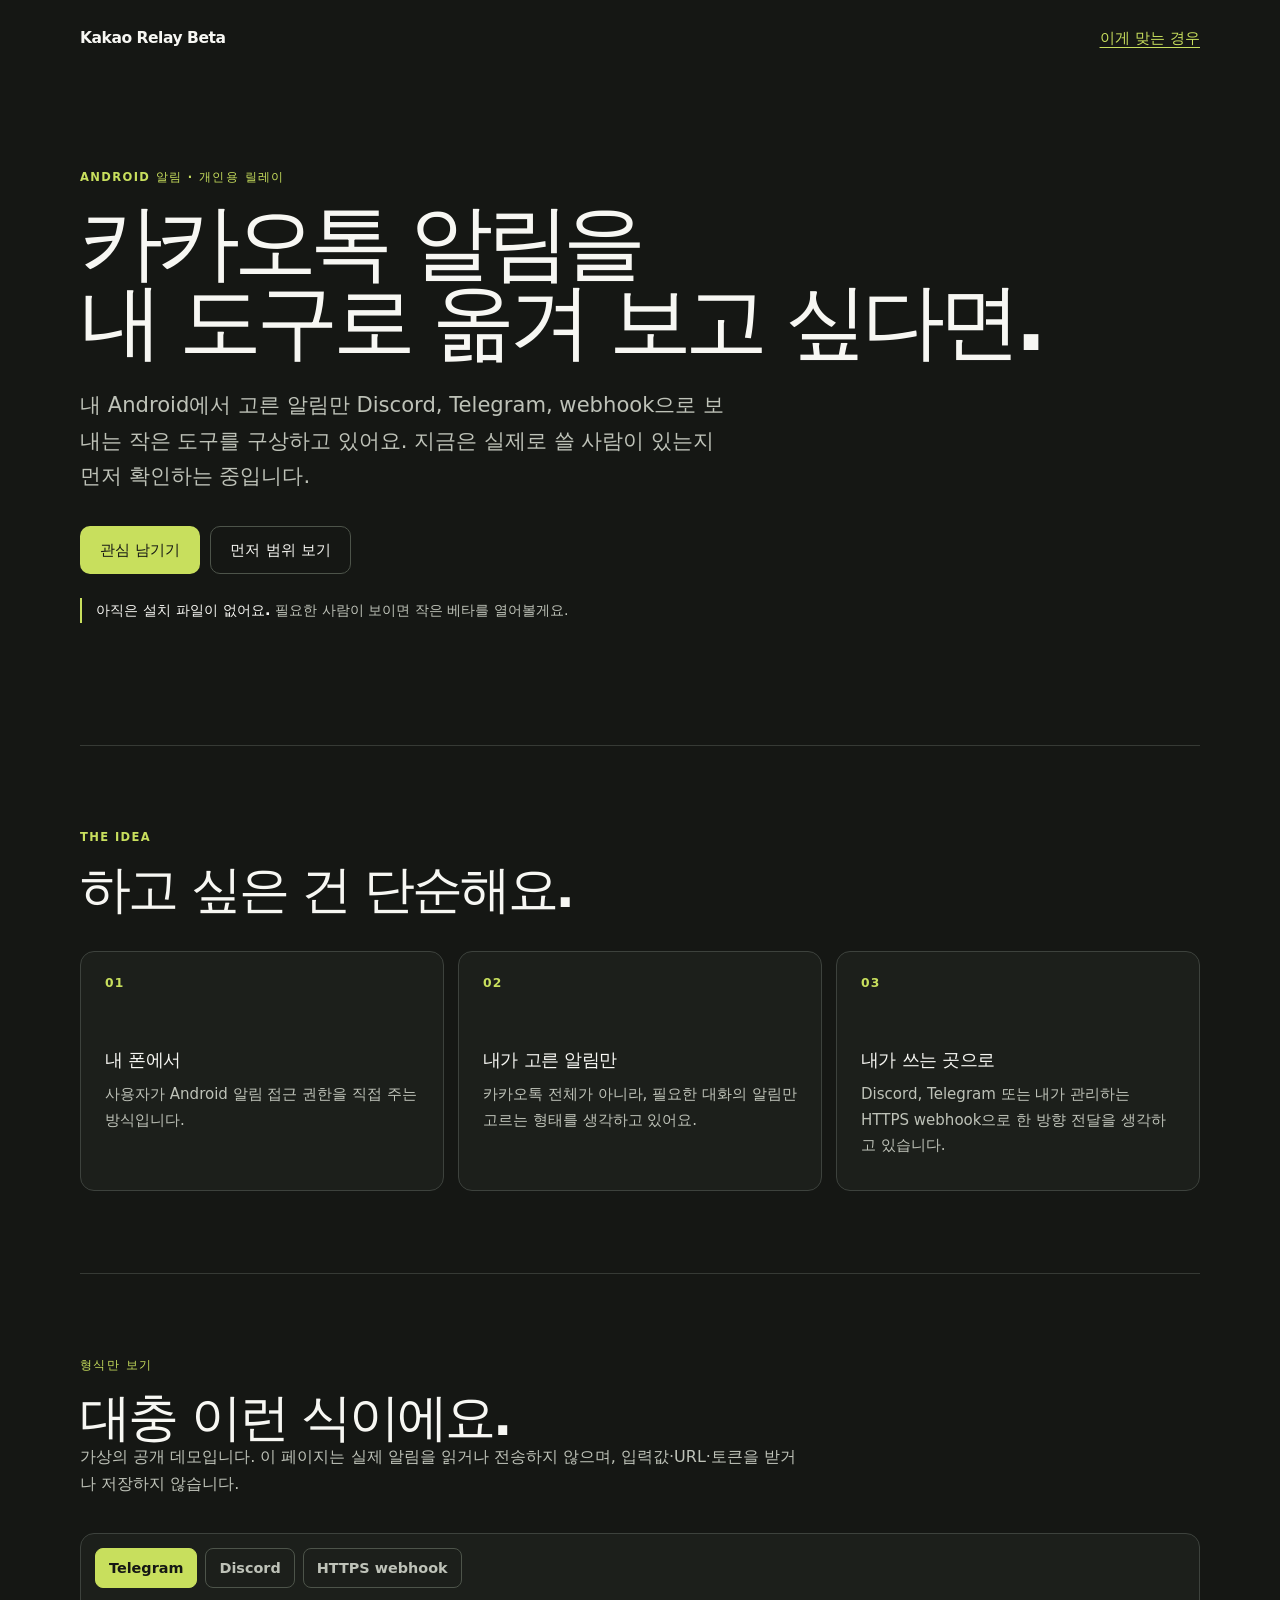
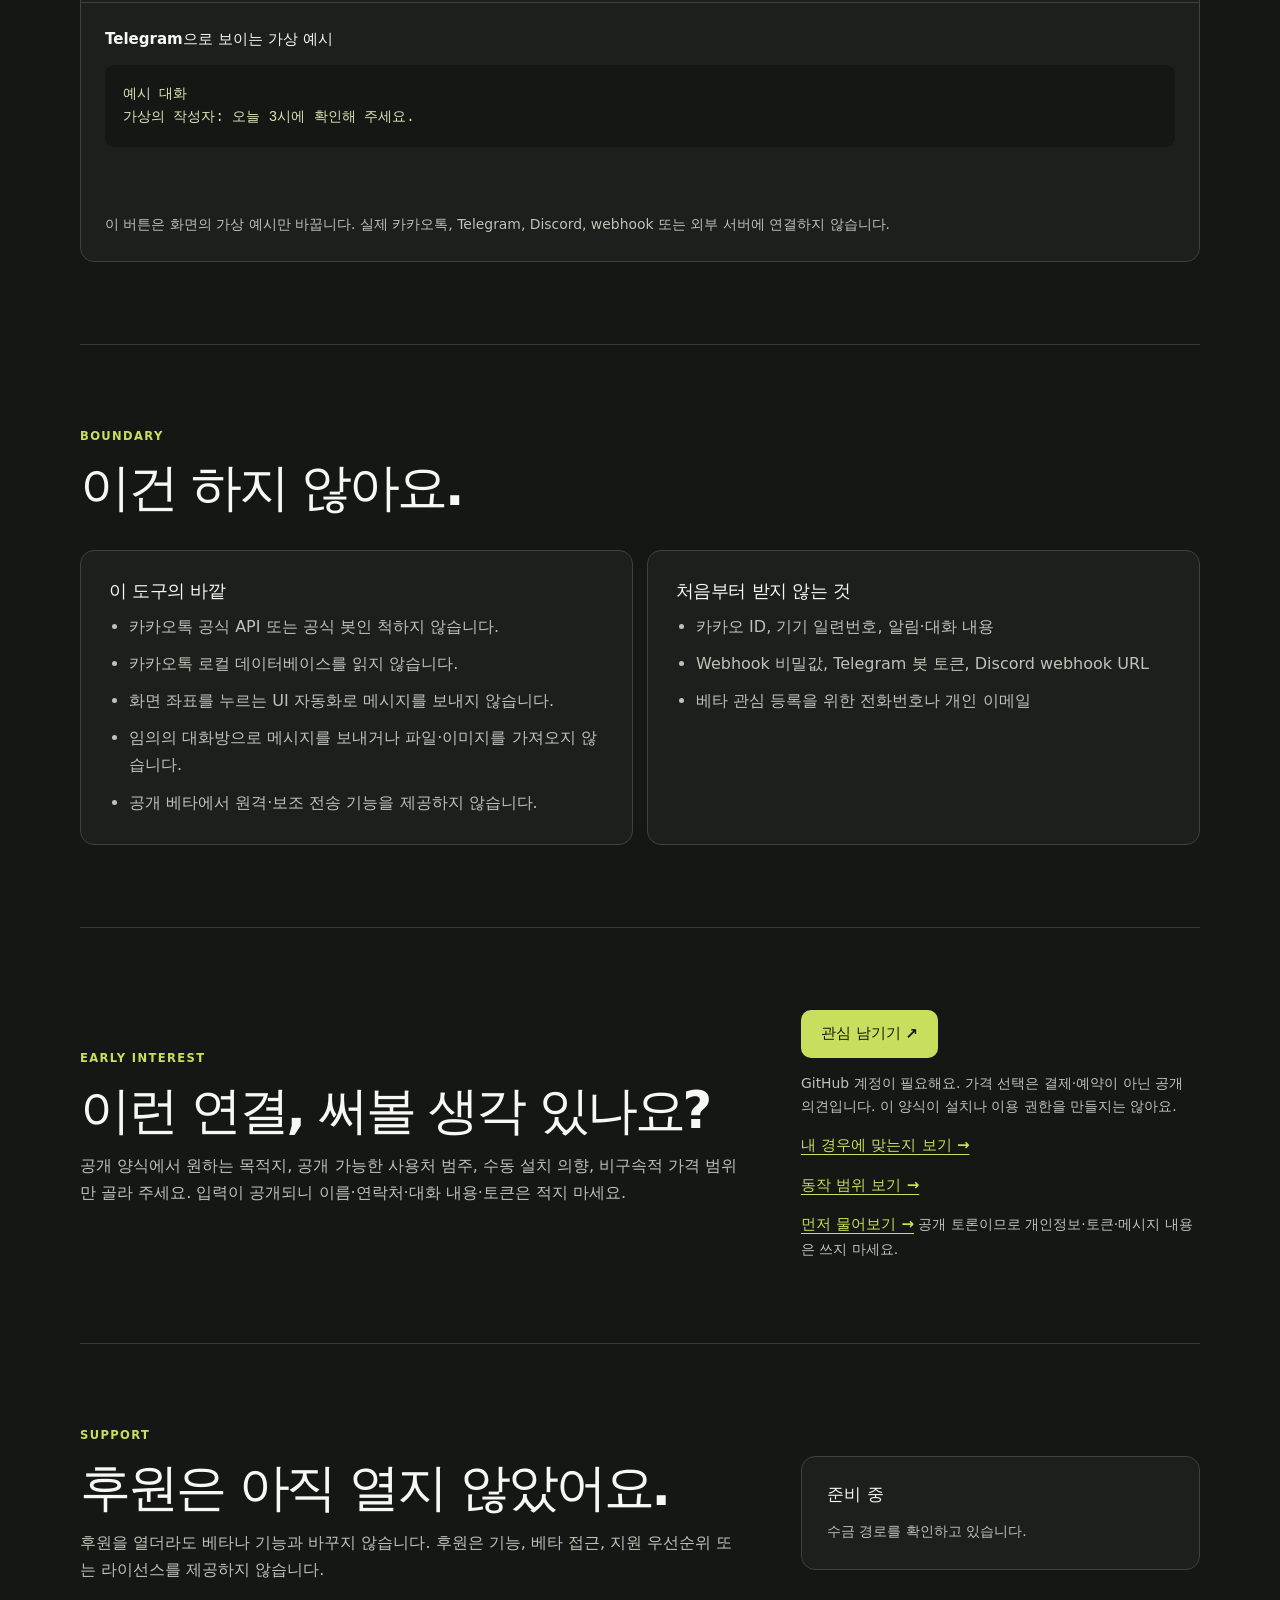
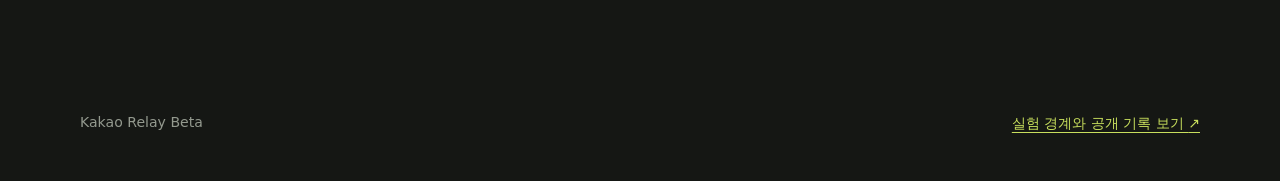
==== commit e4e005b1: "Polish relay beta landing copy" ====
--- a/site/index.html
+++ b/site/index.html
@@ -3,13 +3,13 @@
   <head>
     <meta charset="UTF-8" />
     <meta name="viewport" content="width=device-width, initial-scale=1" />
-    <meta name="description" content="내 Android 휴대폰의 선택한 카카오톡 알림을 내가 지정한 Telegram, Discord 또는 HTTPS webhook으로 전달하려는 수요를 검증하는 무료 베타 실험입니다." />
+    <meta name="description" content="내 Android 휴대폰의 카카오톡 알림을 Discord, Telegram 또는 HTTPS webhook으로 옮겨 보고 싶은 사람을 위한 공개 수요 확인 페이지입니다." />
     <meta name="robots" content="index,follow" />
-    <meta property="og:title" content="Kakao Relay Beta | 내 휴대폰, 내 목적지" />
-    <meta property="og:description" content="선택한 카카오톡 Android 알림을 내가 지정한 목적지로 전달하려는 수요를 검증하는 무료 베타 실험입니다." />
+    <meta property="og:title" content="Kakao Relay Beta | 내 알림, 내 도구" />
+    <meta property="og:description" content="내 Android 알림을 Discord, Telegram 또는 webhook으로 옮겨 보고 싶은 사람을 위한 공개 수요 확인입니다." />
     <meta property="og:type" content="website" />
     <meta property="og:url" content="https://statpan.github.io/kakao-relay-beta/" />
-    <title>Kakao Relay Beta | 내 휴대폰, 내 목적지</title>
+    <title>Kakao Relay Beta | 내 알림, 내 도구</title>
     <link rel="canonical" href="https://statpan.github.io/kakao-relay-beta/" />
     <link rel="stylesheet" href="./styles.css" />
     <script src="./support-config.js" defer></script>
@@ -19,50 +19,50 @@
     <a class="skip-link" href="#main">본문으로 건너뛰기</a>
     <header class="site-header">
       <a class="wordmark" href="./" aria-label="Kakao Relay Beta 홈">Kakao Relay Beta</a>
-      <a class="text-link" href="./use-cases.html">사용처 안내</a>
+      <a class="text-link" href="./use-cases.html">이게 맞는 경우</a>
     </header>
 
     <main id="main">
       <section class="hero" aria-labelledby="hero-title">
-        <p class="eyebrow">CUSTOMER-OWNED ANDROID RELAY</p>
-        <h1 id="hero-title">내 휴대폰의 알림을,<br />내가 정한 곳으로.</h1>
-        <p class="hero-copy">선택한 카카오톡 대화의 Android 알림을 Telegram, Discord 또는 HTTPS webhook으로 단방향 전달하려는 수요를 검증합니다. 카카오톡을 대신하는 봇도, 공식 카카오 API도 아닙니다.</p>
+        <p class="eyebrow">ANDROID 알림 · 개인용 릴레이</p>
+        <h1 id="hero-title">카카오톡 알림을<br />내 도구로 옮겨 보고 싶다면.</h1>
+        <p class="hero-copy">내 Android에서 고른 알림만 Discord, Telegram, webhook으로 보내는 작은 도구를 구상하고 있어요. 지금은 실제로 쓸 사람이 있는지 먼저 확인하는 중입니다.</p>
         <div class="actions" aria-label="베타 참여 행동">
-          <a class="button button-primary" href="#beta">무료 베타 관심 등록</a>
-          <a class="button button-secondary" href="#boundary">지원 범위 확인</a>
+          <a class="button button-primary" href="#beta">관심 남기기</a>
+          <a class="button button-secondary" href="#boundary">먼저 범위 보기</a>
         </div>
-        <p class="status-note"><strong>현재 상태:</strong> 공개 설치 전 수요 검증 단계입니다. 서명된 베타 설치 파일이 준비되기 전에는 설치를 약속하지 않습니다.</p>
+        <p class="status-note"><strong>아직은 설치 파일이 없어요.</strong> 필요한 사람이 보이면 작은 베타를 열어볼게요.</p>
       </section>
 
       <section class="section" aria-labelledby="works-title">
         <div class="section-heading">
-          <p class="eyebrow">WHAT IT DOES</p>
-          <h2 id="works-title">휴대폰이 직접 허용한 알림만 다룹니다.</h2>
+          <p class="eyebrow">THE IDEA</p>
+          <h2 id="works-title">하고 싶은 건 단순해요.</h2>
         </div>
         <div class="card-grid">
           <article class="card">
             <span class="card-number" aria-hidden="true">01</span>
-            <h3>선택한 대화만</h3>
-            <p>사용자가 Android 알림 접근 권한을 부여하고, 전달할 카카오톡 대화를 직접 고릅니다.</p>
+            <h3>내 폰에서</h3>
+            <p>사용자가 Android 알림 접근 권한을 직접 주는 방식입니다.</p>
           </article>
           <article class="card">
             <span class="card-number" aria-hidden="true">02</span>
-            <h3>내 목적지로 전달하려는 수요</h3>
-            <p>Telegram, Discord 또는 사용자가 소유·관리하는 HTTPS webhook으로 단방향 전달하는 방식의 필요성을 검증합니다.</p>
+            <h3>내가 고른 알림만</h3>
+            <p>카카오톡 전체가 아니라, 필요한 대화의 알림만 고르는 형태를 생각하고 있어요.</p>
           </article>
           <article class="card">
             <span class="card-number" aria-hidden="true">03</span>
-            <h3>공개 베타의 범위</h3>
-            <p>이 공개 베타는 선택한 알림의 전달 수요만 검증합니다. 원격·보조 전송은 제공하지 않습니다.</p>
+            <h3>내가 쓰는 곳으로</h3>
+            <p>Discord, Telegram 또는 내가 관리하는 HTTPS webhook으로 한 방향 전달을 생각하고 있습니다.</p>
           </article>
         </div>
       </section>
 
       <section class="section preview" aria-labelledby="preview-title">
         <div class="section-heading">
-          <p class="eyebrow">LOCAL-ONLY PREVIEW</p>
-          <h2 id="preview-title">예시 형식으로 먼저 살펴보기.</h2>
-          <p>아래 예시는 가상의 공개 데모입니다. 이 페이지는 실제 알림을 읽거나 전송하지 않으며, 입력값·URL·토큰을 받거나 저장하지 않습니다.</p>
+          <p class="eyebrow">형식만 보기</p>
+          <h2 id="preview-title">대충 이런 식이에요.</h2>
+          <p>가상의 공개 데모입니다. 이 페이지는 실제 알림을 읽거나 전송하지 않으며, 입력값·URL·토큰을 받거나 저장하지 않습니다.</p>
         </div>
         <div class="preview-shell" data-relay-preview>
           <div class="preview-tabs" role="group" aria-label="가상 전달 목적지 형식">
@@ -81,12 +81,12 @@
 
       <section class="section boundary" id="boundary" aria-labelledby="boundary-title">
         <div class="section-heading">
-          <p class="eyebrow">CLEAR BOUNDARY</p>
-          <h2 id="boundary-title">하지 않는 일을 분명히 말합니다.</h2>
+          <p class="eyebrow">BOUNDARY</p>
+          <h2 id="boundary-title">이건 하지 않아요.</h2>
         </div>
         <div class="boundary-grid">
           <article>
-            <h3>하지 않습니다</h3>
+            <h3>이 도구의 바깥</h3>
             <ul>
               <li>카카오톡 공식 API 또는 공식 봇인 척하지 않습니다.</li>
               <li>카카오톡 로컬 데이터베이스를 읽지 않습니다.</li>
@@ -96,7 +96,7 @@
             </ul>
           </article>
           <article>
-            <h3>요청하지 않습니다</h3>
+            <h3>처음부터 받지 않는 것</h3>
             <ul>
               <li>카카오 ID, 기기 일련번호, 알림·대화 내용</li>
               <li>Webhook 비밀값, Telegram 봇 토큰, Discord webhook URL</li>
@@ -108,28 +108,28 @@
 
       <section class="section beta" id="beta" aria-labelledby="beta-title">
         <div>
-          <p class="eyebrow">FREE BETA DEMAND TEST</p>
-          <h2 id="beta-title">이 기능이 필요한가요?</h2>
-          <p>공개 Issue Form에서 원하는 전달 목적지, 공개 가능한 사용처 범주, 수동 설치 의향, 비구속적 가격 범위만 골라 알려 주세요. 입력 내용은 공개되므로 개인 연락처, 조직명, 메시지 내용, 인증 정보는 쓰지 마세요.</p>
+          <p class="eyebrow">EARLY INTEREST</p>
+          <h2 id="beta-title">이런 연결, 써볼 생각 있나요?</h2>
+          <p>공개 양식에서 원하는 목적지, 공개 가능한 사용처 범주, 수동 설치 의향, 비구속적 가격 범위만 골라 주세요. 입력이 공개되니 이름·연락처·대화 내용·토큰은 적지 마세요.</p>
         </div>
         <div class="beta-actions">
-          <a class="button button-primary" href="https://github.com/StatPan/kakao-relay-beta/issues/new?template=beta-interest.yml">공개 베타 관심 등록 열기<span aria-hidden="true"> ↗</span></a>
-          <p>GitHub 계정이 필요합니다. 가격 선택은 결제·예약이 아닌 공개 의견이며, 이 경로는 베타 이용 권한이나 유료 혜택을 약속하지 않습니다.</p>
-          <p><a class="text-link" href="./use-cases.html">어떤 경우에 맞는지 확인하기 →</a></p>
-          <p><a class="text-link" href="./guide.html">이 실험의 작동 범위 읽기 →</a></p>
-          <p><a class="text-link" href="https://github.com/StatPan/kakao-relay-beta/discussions/12" aria-label="Kakao Relay Beta 공개 질문과 사용처 이야기">공개 질문과 사용처 이야기 →</a> 공개 토론이므로 개인정보·토큰·메시지 내용은 쓰지 마세요.</p>
+          <a class="button button-primary" href="https://github.com/StatPan/kakao-relay-beta/issues/new?template=beta-interest.yml">관심 남기기<span aria-hidden="true"> ↗</span></a>
+          <p>GitHub 계정이 필요해요. 가격 선택은 결제·예약이 아닌 공개 의견입니다. 이 양식이 설치나 이용 권한을 만들지는 않아요.</p>
+          <p><a class="text-link" href="./use-cases.html">내 경우에 맞는지 보기 →</a></p>
+          <p><a class="text-link" href="./guide.html">동작 범위 보기 →</a></p>
+          <p><a class="text-link" href="https://github.com/StatPan/kakao-relay-beta/discussions/12" aria-label="Kakao Relay Beta 공개 질문과 사용처 이야기">먼저 물어보기 →</a> 공개 토론이므로 개인정보·토큰·메시지 내용은 쓰지 마세요.</p>
         </div>
       </section>
 
       <section class="section support" aria-labelledby="support-title">
         <div>
-          <p class="eyebrow">OPTIONAL SUPPORT</p>
-          <h2 id="support-title">후원은 선택 사항입니다.</h2>
-          <p>후원 링크는 수금 계정과 안내가 준비된 뒤에만 열립니다. 후원은 기능, 베타 접근, 지원 우선순위 또는 라이선스를 제공하지 않습니다.</p>
+          <p class="eyebrow">SUPPORT</p>
+          <h2 id="support-title">후원은 아직 열지 않았어요.</h2>
+          <p>후원을 열더라도 베타나 기능과 바꾸지 않습니다. 후원은 기능, 베타 접근, 지원 우선순위 또는 라이선스를 제공하지 않습니다.</p>
         </div>
         <div id="support-action" class="support-action" aria-live="polite">
-          <span class="support-state">후원 링크 준비 중</span>
-          <p>수금 경로가 아직 활성화되지 않았습니다.</p>
+          <span class="support-state">준비 중</span>
+          <p>수금 경로를 확인하고 있습니다.</p>
         </div>
       </section>
     </main>
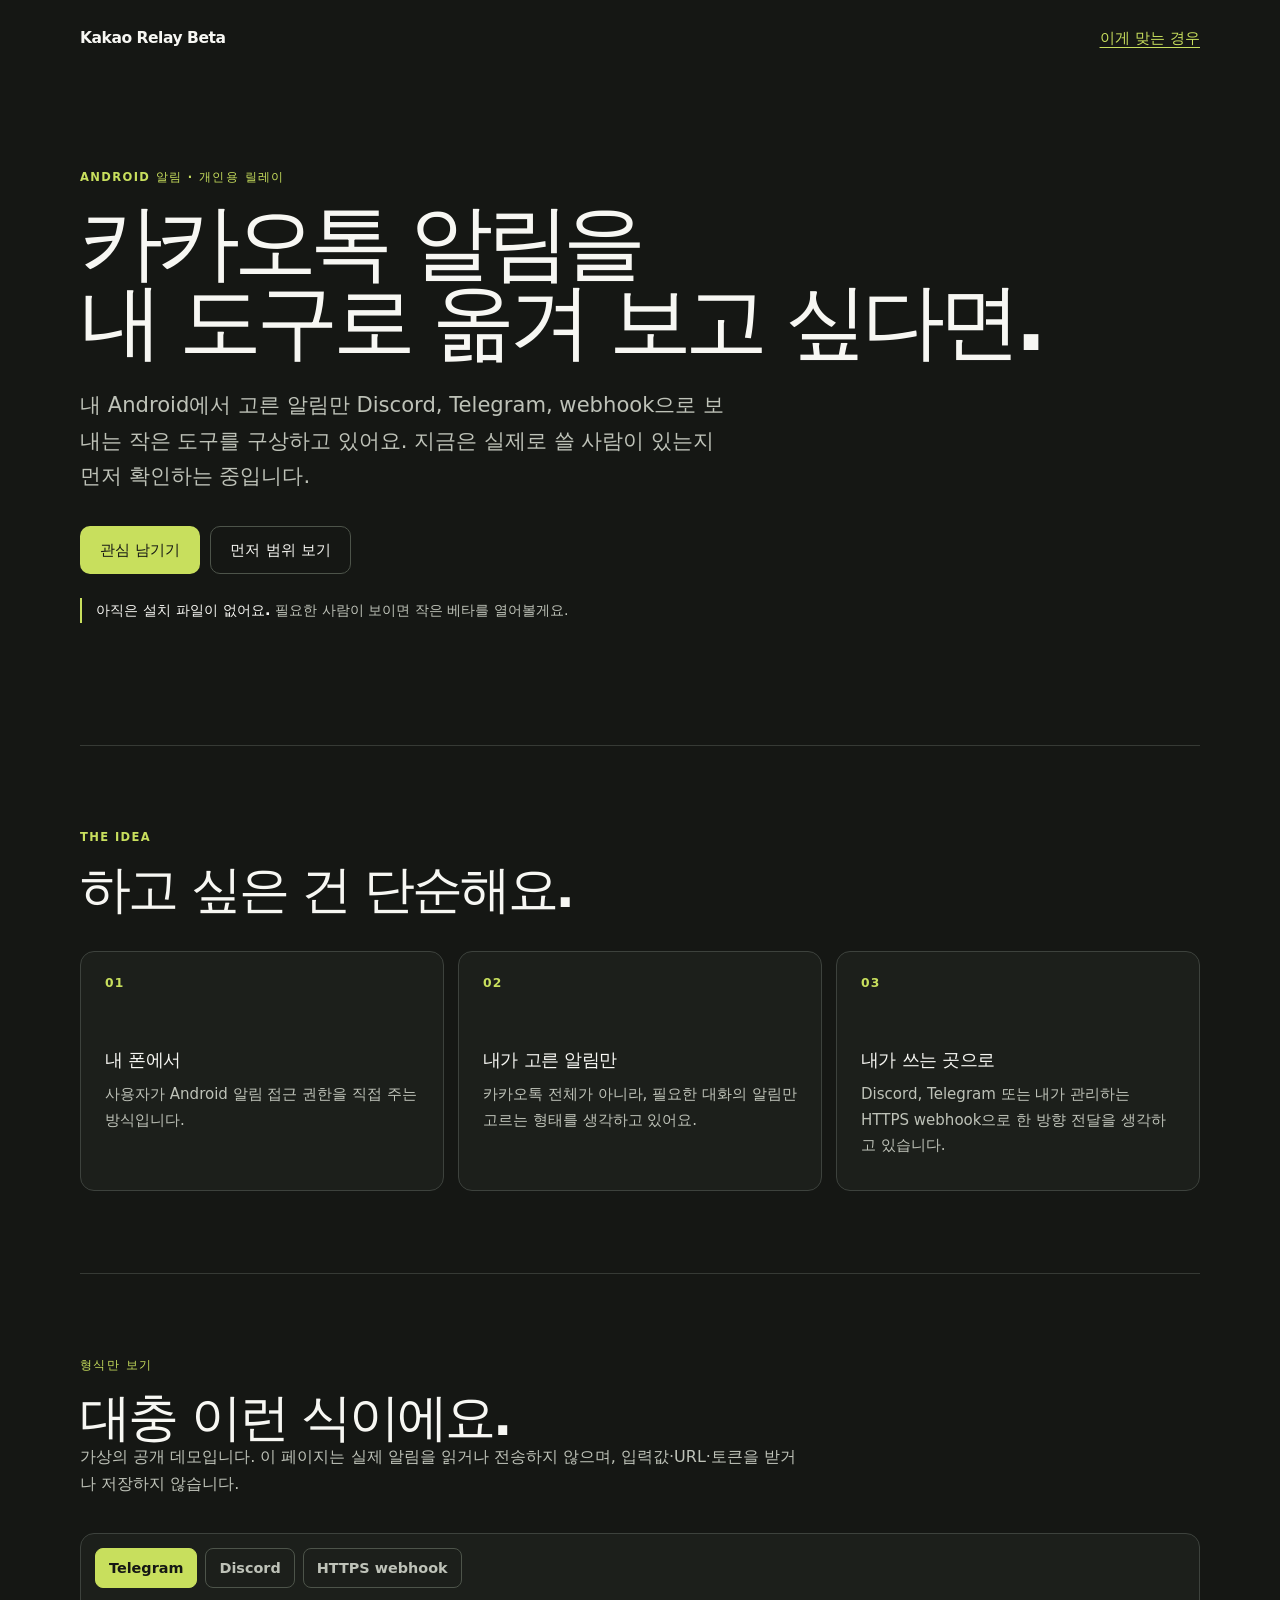
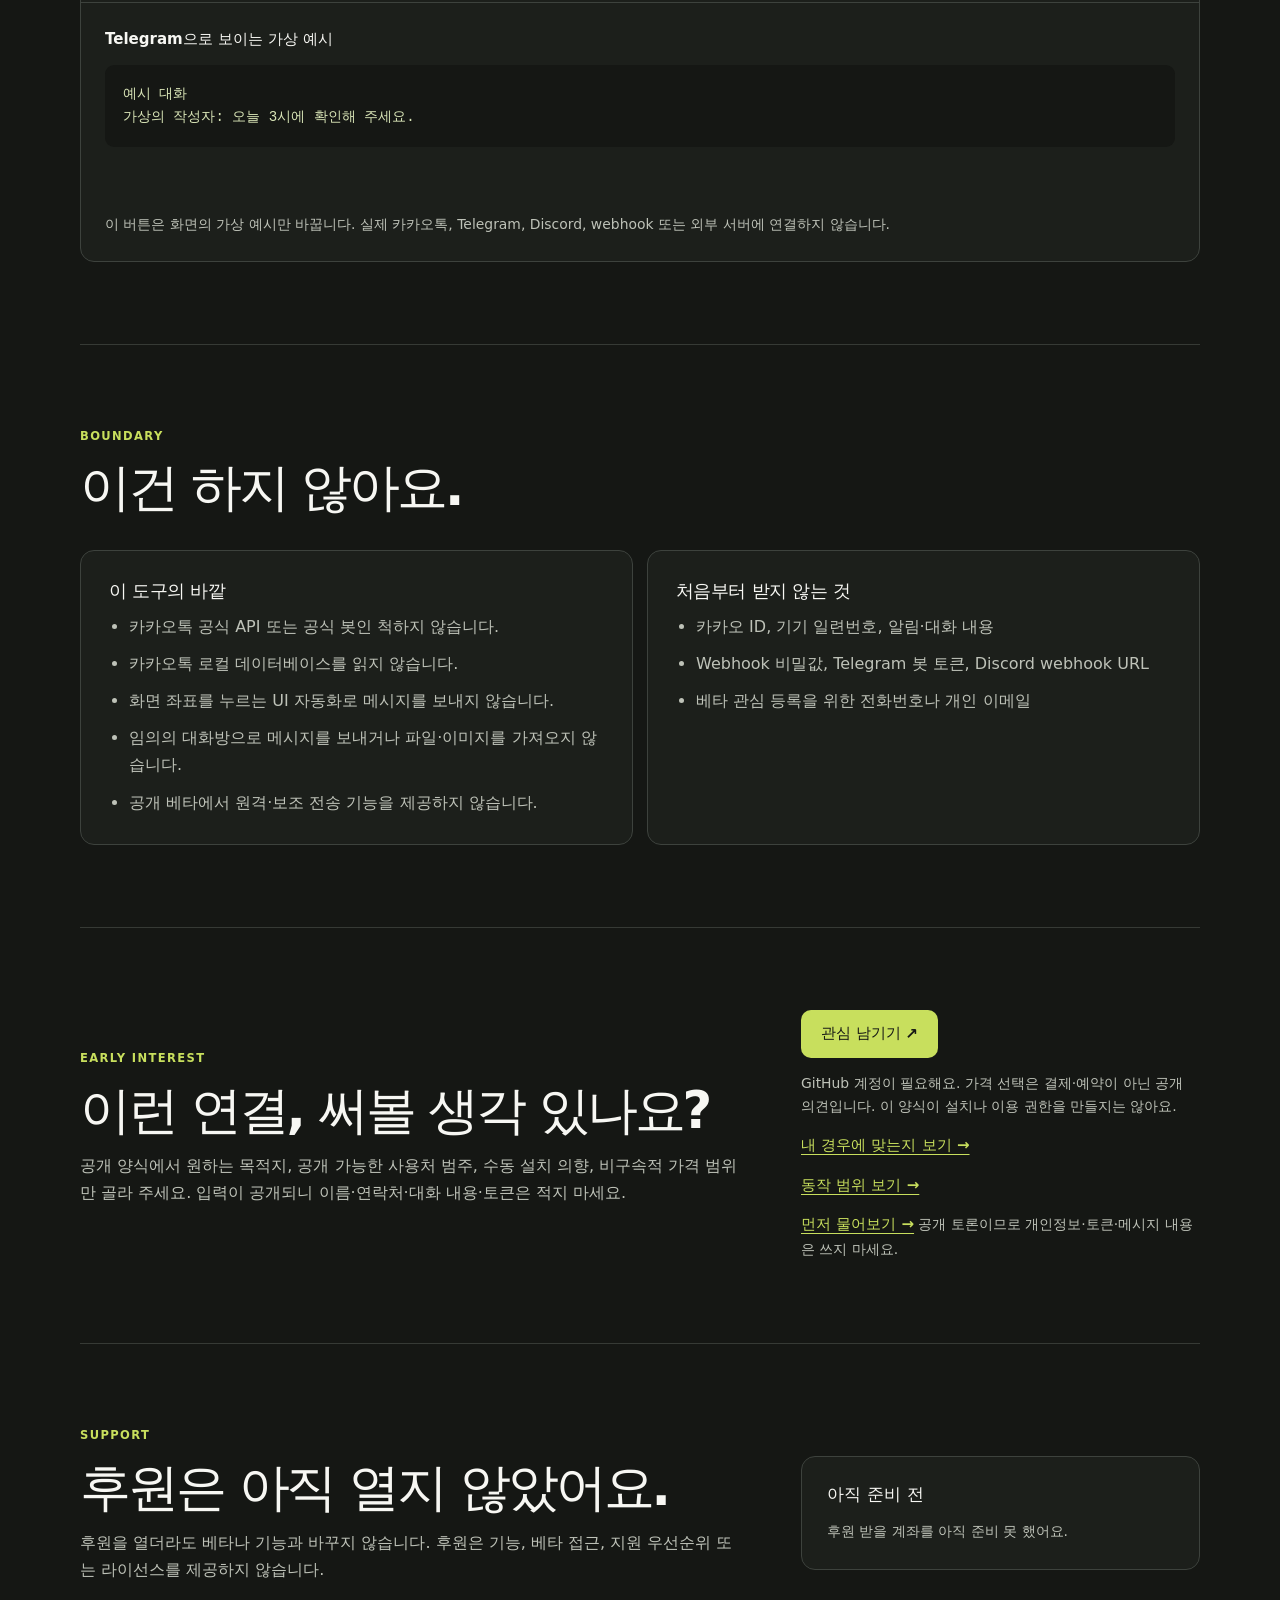
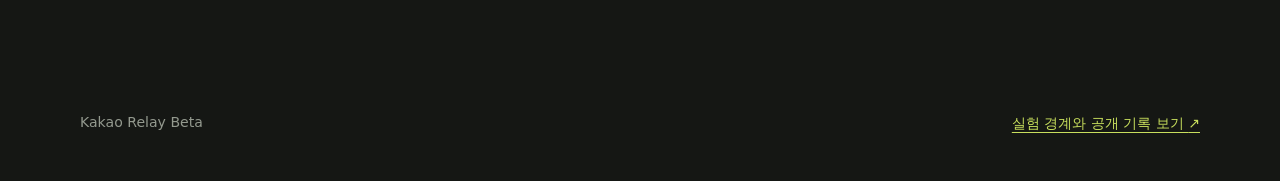
==== commit 5457dbaa: "fix: 후원 비활성 상태 문구에서 회계 용어 '수금 경로' 제거 '수금 경로를 확인하고 있습니다'는 실제로는 정적 비활성 상태(support-config.js url 미설정)를 " ====
--- a/site/index.html
+++ b/site/index.html
@@ -128,8 +128,8 @@
           <p>후원을 열더라도 베타나 기능과 바꾸지 않습니다. 후원은 기능, 베타 접근, 지원 우선순위 또는 라이선스를 제공하지 않습니다.</p>
         </div>
         <div id="support-action" class="support-action" aria-live="polite">
-          <span class="support-state">준비 중</span>
-          <p>수금 경로를 확인하고 있습니다.</p>
+          <span class="support-state">아직 준비 전</span>
+          <p>후원 받을 계좌를 아직 준비 못 했어요.</p>
         </div>
       </section>
     </main>
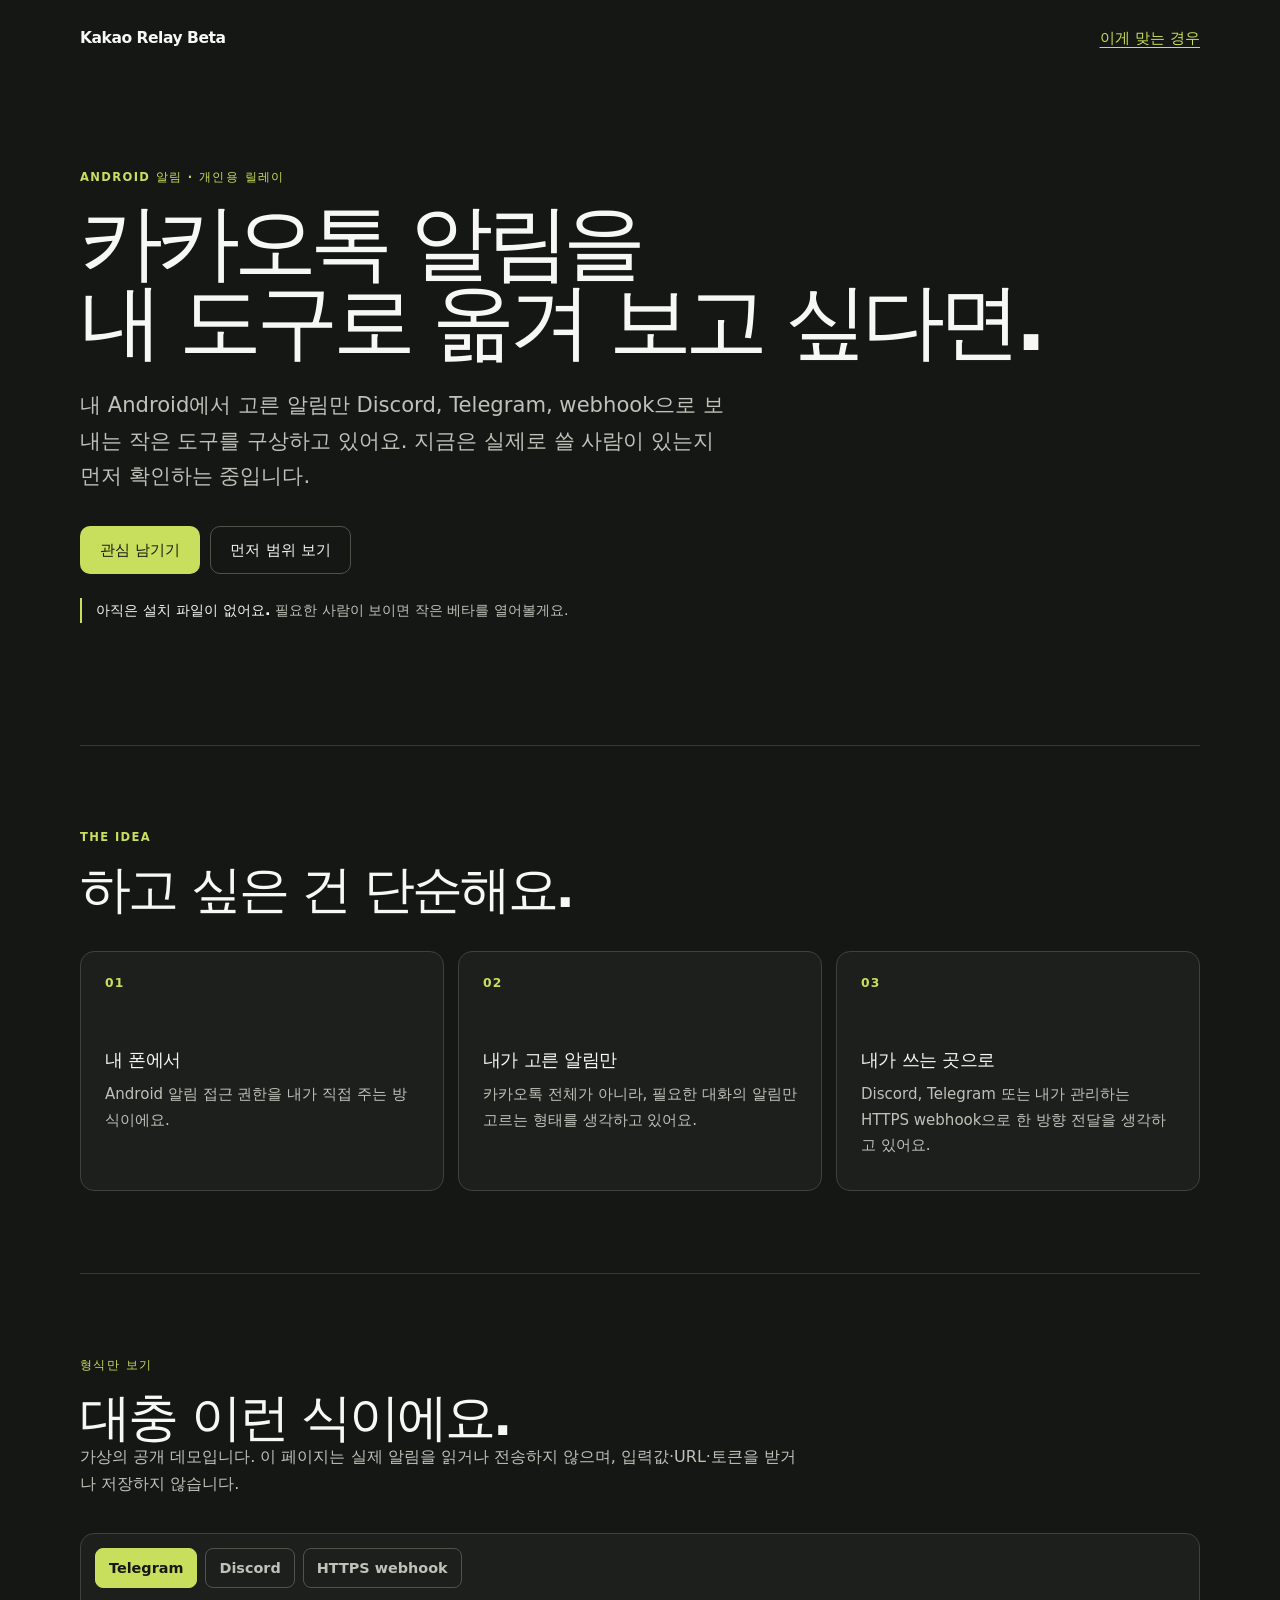
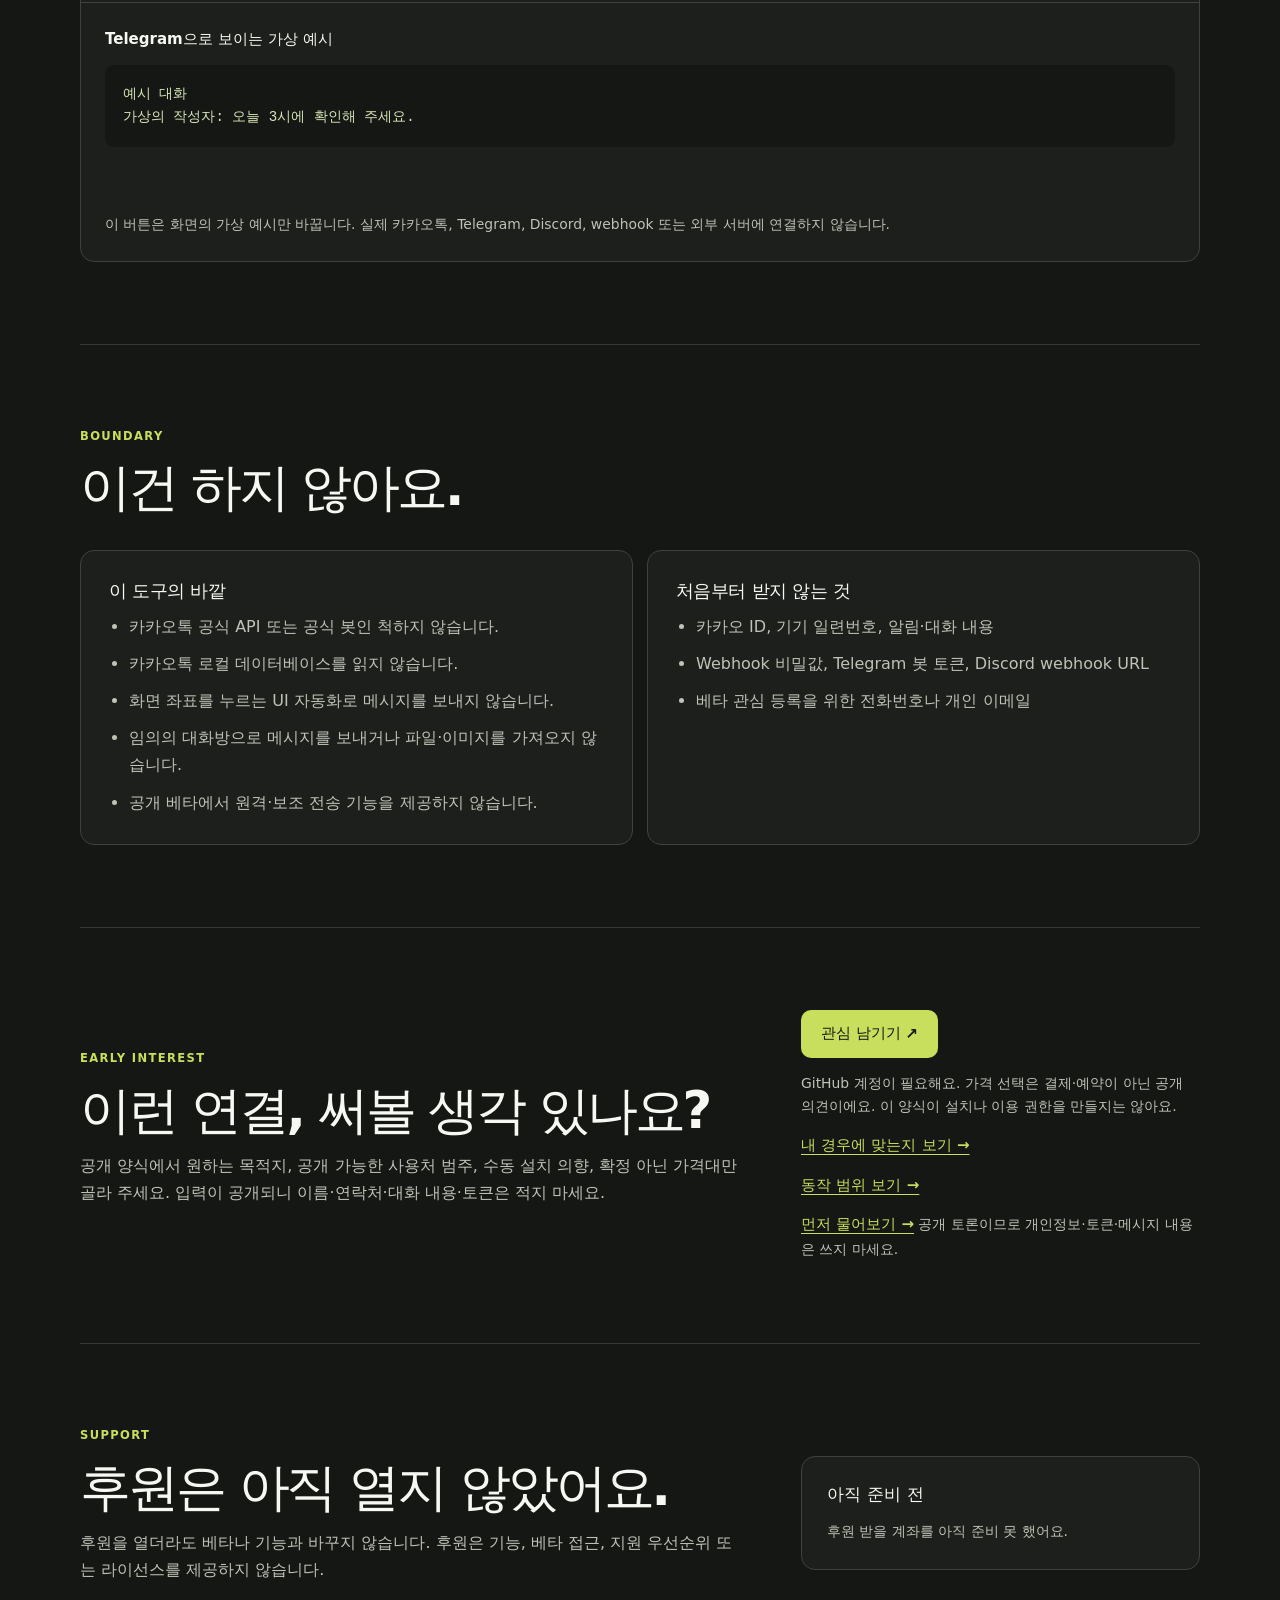
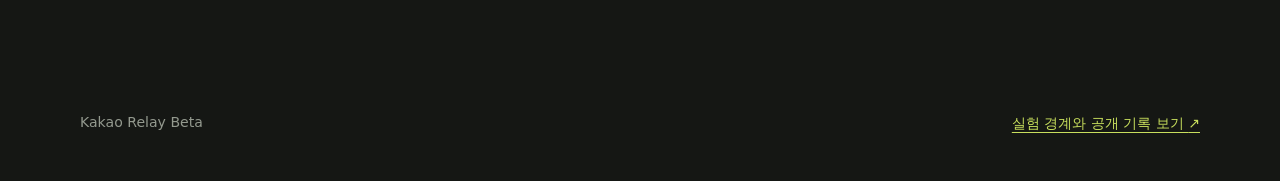
==== commit 7de5cf36: "fix: 공개 카피 전반의 법률/회계 용어를 자연스러운 말로 교체 verify.mjs가 5개 파일(index/guide/use-cases.html, beta-interest.yml" ====
--- a/site/index.html
+++ b/site/index.html
@@ -43,7 +43,7 @@
           <article class="card">
             <span class="card-number" aria-hidden="true">01</span>
             <h3>내 폰에서</h3>
-            <p>사용자가 Android 알림 접근 권한을 직접 주는 방식입니다.</p>
+            <p>Android 알림 접근 권한을 내가 직접 주는 방식이에요.</p>
           </article>
           <article class="card">
             <span class="card-number" aria-hidden="true">02</span>
@@ -53,7 +53,7 @@
           <article class="card">
             <span class="card-number" aria-hidden="true">03</span>
             <h3>내가 쓰는 곳으로</h3>
-            <p>Discord, Telegram 또는 내가 관리하는 HTTPS webhook으로 한 방향 전달을 생각하고 있습니다.</p>
+            <p>Discord, Telegram 또는 내가 관리하는 HTTPS webhook으로 한 방향 전달을 생각하고 있어요.</p>
           </article>
         </div>
       </section>
@@ -110,11 +110,11 @@
         <div>
           <p class="eyebrow">EARLY INTEREST</p>
           <h2 id="beta-title">이런 연결, 써볼 생각 있나요?</h2>
-          <p>공개 양식에서 원하는 목적지, 공개 가능한 사용처 범주, 수동 설치 의향, 비구속적 가격 범위만 골라 주세요. 입력이 공개되니 이름·연락처·대화 내용·토큰은 적지 마세요.</p>
+          <p>공개 양식에서 원하는 목적지, 공개 가능한 사용처 범주, 수동 설치 의향, 확정 아닌 가격대만 골라 주세요. 입력이 공개되니 이름·연락처·대화 내용·토큰은 적지 마세요.</p>
         </div>
         <div class="beta-actions">
           <a class="button button-primary" href="https://github.com/StatPan/kakao-relay-beta/issues/new?template=beta-interest.yml">관심 남기기<span aria-hidden="true"> ↗</span></a>
-          <p>GitHub 계정이 필요해요. 가격 선택은 결제·예약이 아닌 공개 의견입니다. 이 양식이 설치나 이용 권한을 만들지는 않아요.</p>
+          <p>GitHub 계정이 필요해요. 가격 선택은 결제·예약이 아닌 공개 의견이에요. 이 양식이 설치나 이용 권한을 만들지는 않아요.</p>
           <p><a class="text-link" href="./use-cases.html">내 경우에 맞는지 보기 →</a></p>
           <p><a class="text-link" href="./guide.html">동작 범위 보기 →</a></p>
           <p><a class="text-link" href="https://github.com/StatPan/kakao-relay-beta/discussions/12" aria-label="Kakao Relay Beta 공개 질문과 사용처 이야기">먼저 물어보기 →</a> 공개 토론이므로 개인정보·토큰·메시지 내용은 쓰지 마세요.</p>
